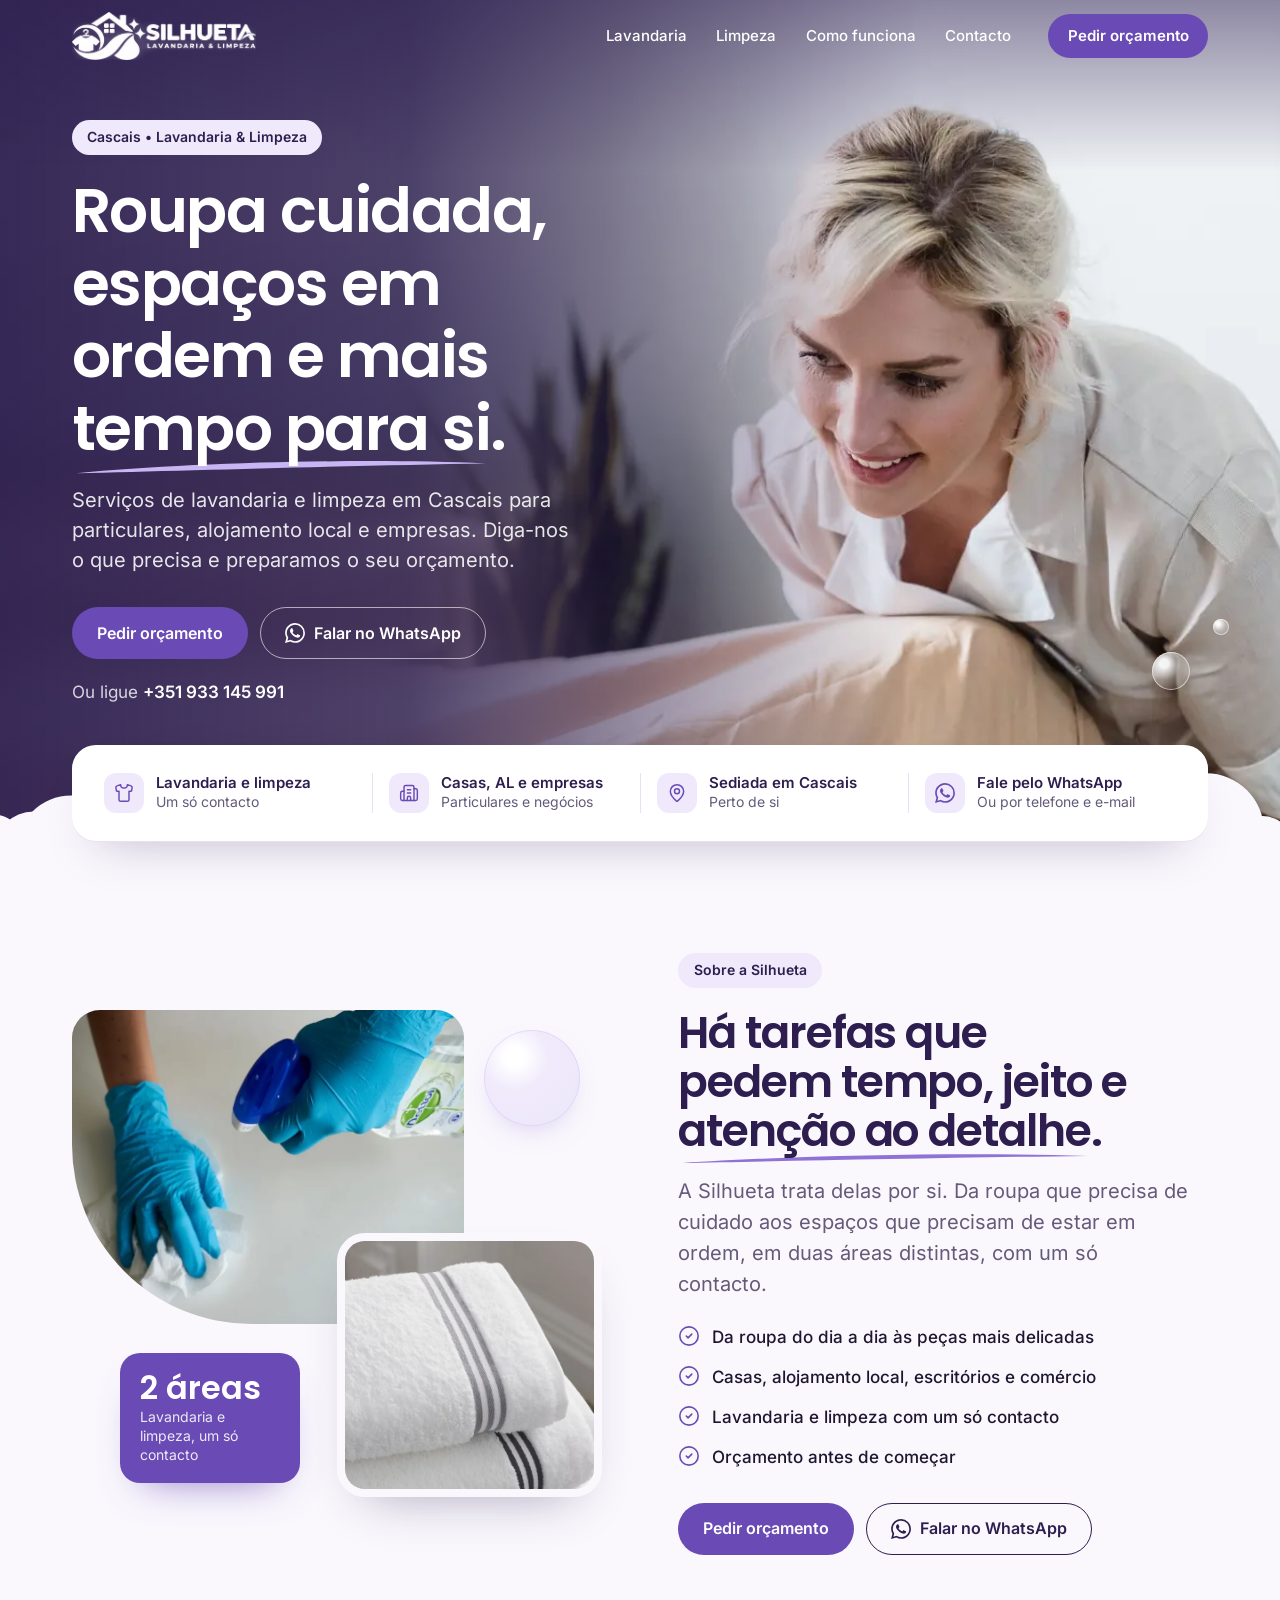
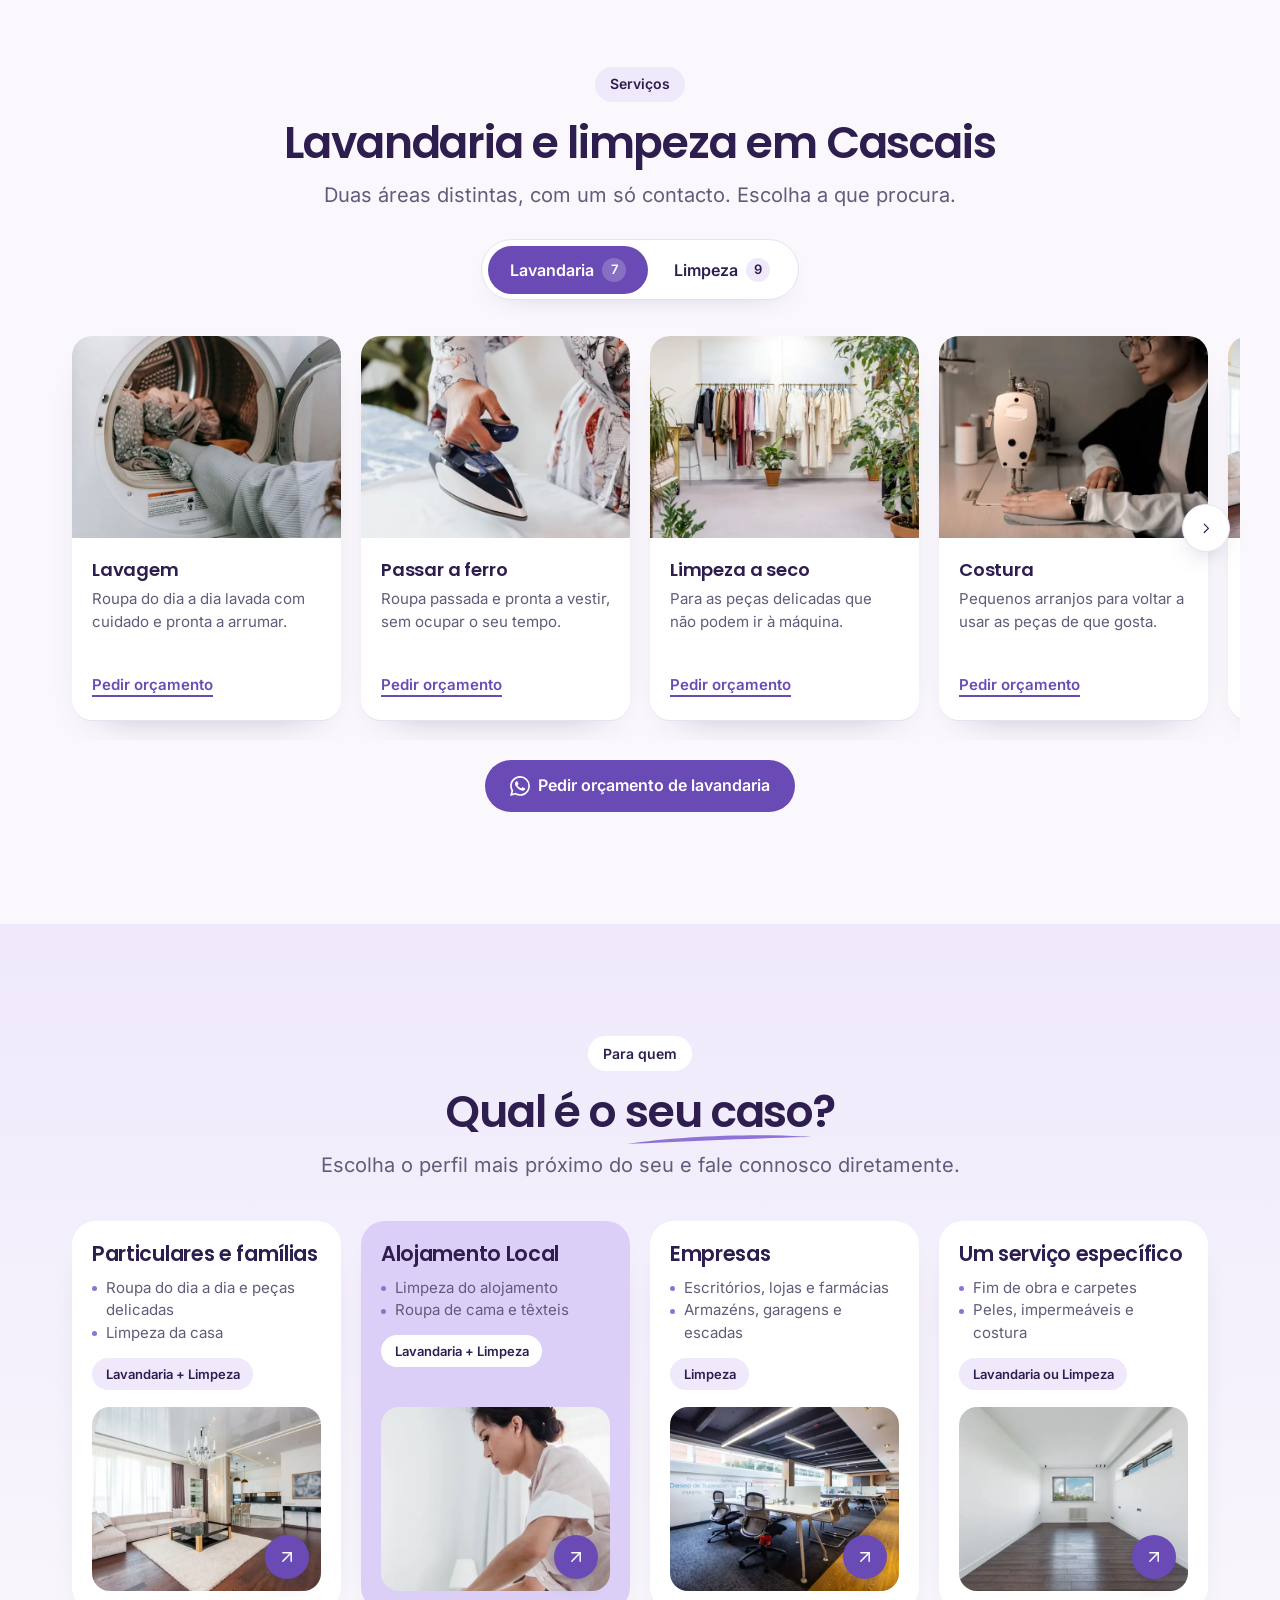
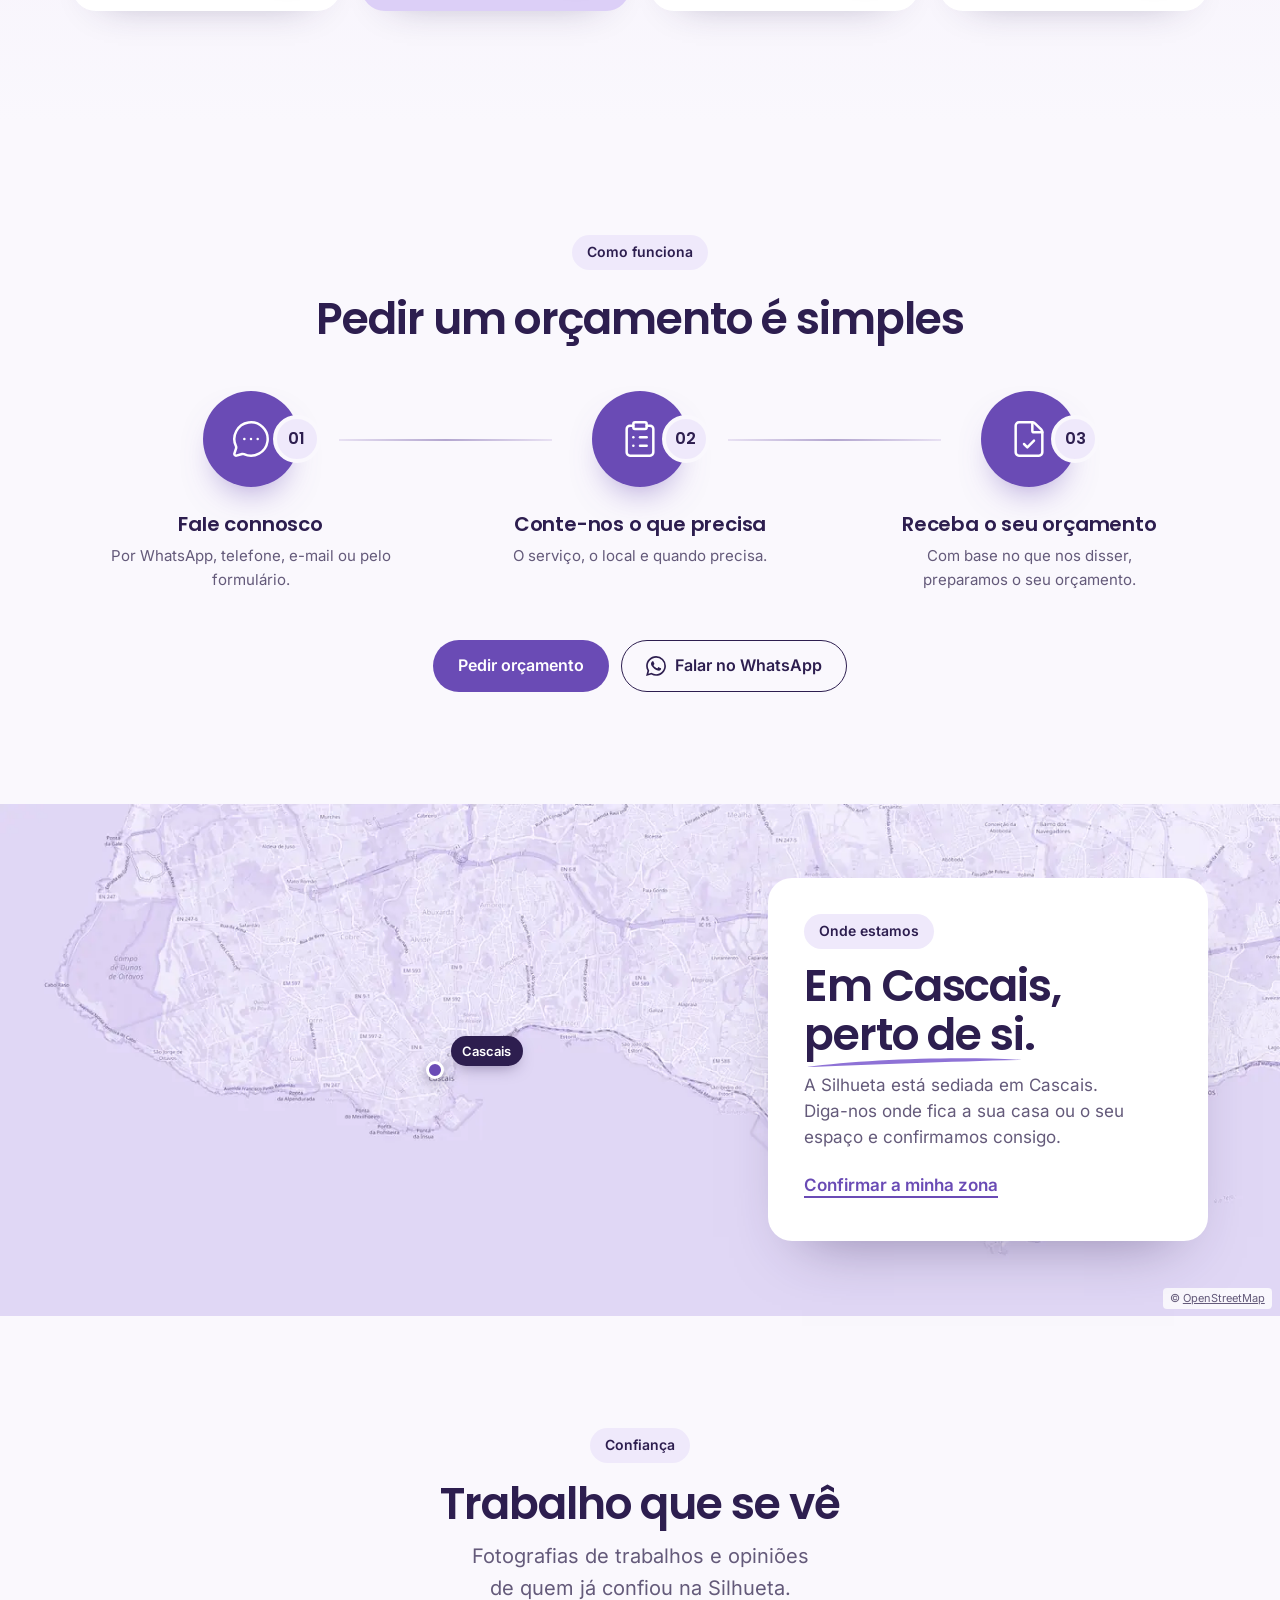
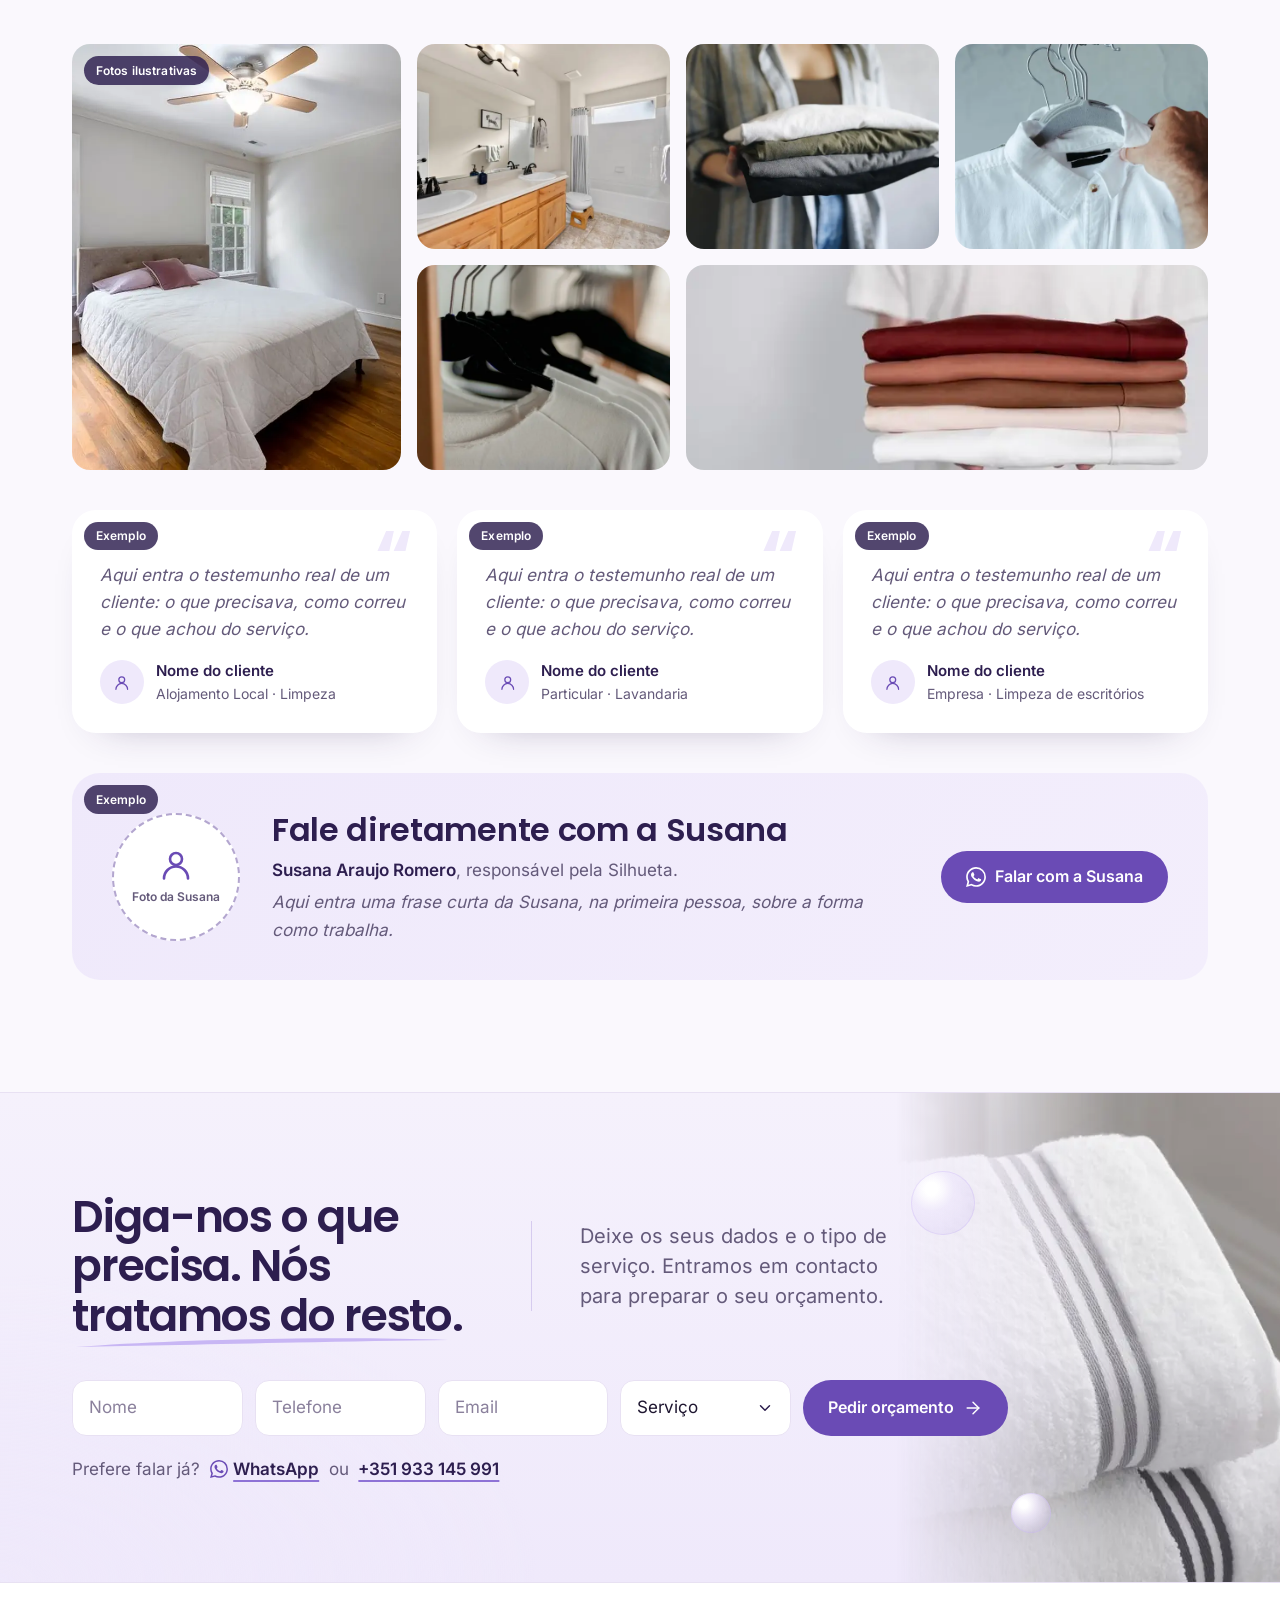
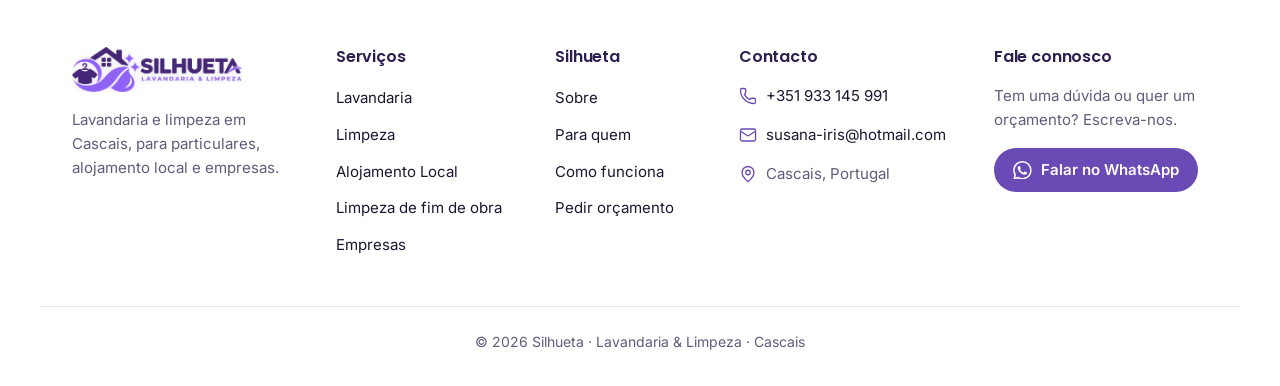
==== site-roxo/index.html @ 84822b9a "Versão primeira prova finalizada Co-Authored-By: Claude Opus 5 <noreply@anthropic.com>" ====
<!doctype html>
<html lang="pt-PT">
<head>
  <meta charset="utf-8">
  <meta name="viewport" content="width=device-width, initial-scale=1">
  <title>Silhueta | Lavandaria e Limpeza em Cascais</title>
  <!-- VERSÃO ROXA (paleta do logótipo "Silhueta Genial"). A versão azul está em ../site/ -->
  <meta name="description" content="Lavandaria e limpeza em Cascais para particulares, alojamento local e empresas. Limpeza a seco, engomadoria, limpeza de casas, escritórios e fim de obra. Peça o seu orçamento.">
  <meta name="theme-color" content="#2D1E4F">
  <!-- TODO: quando houver domínio, adicionar <link rel="canonical"> e og:url -->
  <meta property="og:type" content="website">
  <meta property="og:locale" content="pt_PT">
  <meta property="og:title" content="Silhueta | Lavandaria e Limpeza em Cascais">
  <meta property="og:description" content="Roupa cuidada, espaços em ordem e mais tempo para si. Lavandaria e limpeza em Cascais.">
  <meta property="og:image" content="assets/img/fotos/hero-desktop-1600.webp">

  <link rel="icon" href="favicon.ico" sizes="32x32">
  <link rel="icon" href="assets/img/icon-32.png" type="image/png">
  <link rel="apple-touch-icon" href="assets/img/icon-180.png">

  <link rel="preload" href="assets/fonts/poppins-600-latin.woff2" as="font" type="font/woff2" crossorigin>
  <link rel="preload" href="assets/fonts/inter-latin.woff2" as="font" type="font/woff2" crossorigin>
  <link rel="preload" as="image" type="image/webp" href="assets/img/fotos/hero-mobile.webp" media="(max-width: 639px)">
  <link rel="preload" as="image" type="image/webp" imagesrcset="assets/img/fotos/hero-desktop-1600.webp 1600w, assets/img/fotos/hero-desktop-2400.webp 2400w" imagesizes="100vw" media="(min-width: 640px)">
  <link rel="stylesheet" href="css/styles.css">
  <script>document.documentElement.classList.add('js')</script>

  <script type="application/ld+json">
  {
    "@context": "https://schema.org",
    "@type": "DryCleaningOrLaundry",
    "name": "Silhueta",
    "description": "Lavandaria e serviços de limpeza em Cascais para particulares, alojamento local e empresas.",
    "telephone": "+351933145991",
    "email": "susana-iris@hotmail.com",
    "image": "assets/img/logo-silhueta.png",
    "address": {
      "@type": "PostalAddress",
      "addressLocality": "Cascais",
      "addressCountry": "PT"
    },
    "areaServed": { "@type": "City", "name": "Cascais" },
    "hasOfferCatalog": {
      "@type": "OfferCatalog",
      "name": "Serviços",
      "itemListElement": [
        { "@type": "OfferCatalog", "name": "Lavandaria", "itemListElement": [
          { "@type": "Offer", "itemOffered": { "@type": "Service", "name": "Limpeza a seco" } },
          { "@type": "Offer", "itemOffered": { "@type": "Service", "name": "Lavagem" } },
          { "@type": "Offer", "itemOffered": { "@type": "Service", "name": "Passar a ferro" } },
          { "@type": "Offer", "itemOffered": { "@type": "Service", "name": "Costura" } },
          { "@type": "Offer", "itemOffered": { "@type": "Service", "name": "Serviços de carpetes" } },
          { "@type": "Offer", "itemOffered": { "@type": "Service", "name": "Tratamento de casacos de peles" } },
          { "@type": "Offer", "itemOffered": { "@type": "Service", "name": "Tratamento de impermeáveis" } }
        ]},
        { "@type": "OfferCatalog", "name": "Limpeza", "itemListElement": [
          { "@type": "Offer", "itemOffered": { "@type": "Service", "name": "Limpeza de Alojamento Local" } },
          { "@type": "Offer", "itemOffered": { "@type": "Service", "name": "Limpezas para particulares" } },
          { "@type": "Offer", "itemOffered": { "@type": "Service", "name": "Limpeza de escritórios" } },
          { "@type": "Offer", "itemOffered": { "@type": "Service", "name": "Limpeza de escadas" } },
          { "@type": "Offer", "itemOffered": { "@type": "Service", "name": "Limpezas de fim de obra" } },
          { "@type": "Offer", "itemOffered": { "@type": "Service", "name": "Limpeza de garagens" } },
          { "@type": "Offer", "itemOffered": { "@type": "Service", "name": "Limpeza de armazéns" } },
          { "@type": "Offer", "itemOffered": { "@type": "Service", "name": "Limpeza de farmácias" } },
          { "@type": "Offer", "itemOffered": { "@type": "Service", "name": "Limpeza de lojas" } }
        ]}
      ]
    }
  }
  </script>
</head>
<body>

<svg width="0" height="0" style="position:absolute" aria-hidden="true" focusable="false">
  <defs>
    <symbol id="i-whatsapp" viewBox="0 0 24 24"><path fill="currentColor" stroke="none" d="M17.472 14.382c-.297-.149-1.758-.867-2.03-.967-.273-.099-.471-.148-.67.15-.197.297-.767.966-.94 1.164-.173.199-.347.223-.644.075-.297-.15-1.255-.463-2.39-1.475-.883-.788-1.48-1.761-1.653-2.059-.173-.297-.018-.458.13-.606.134-.133.298-.347.446-.52.149-.174.198-.298.298-.497.099-.198.05-.371-.025-.52-.075-.149-.669-1.612-.916-2.207-.242-.579-.487-.5-.669-.51-.173-.008-.371-.01-.57-.01-.198 0-.52.074-.792.372-.272.297-1.04 1.016-1.04 2.479 0 1.462 1.065 2.875 1.213 3.074.149.198 2.096 3.2 5.077 4.487.709.306 1.262.489 1.694.625.712.227 1.36.195 1.871.118.571-.085 1.758-.719 2.006-1.413.248-.694.248-1.289.173-1.413-.074-.124-.272-.198-.57-.347m-5.421 7.403h-.004a9.87 9.87 0 01-5.031-1.378l-.361-.214-3.741.982.998-3.648-.235-.374a9.86 9.86 0 01-1.51-5.26c.001-5.45 4.436-9.884 9.888-9.884 2.64 0 5.122 1.03 6.988 2.898a9.825 9.825 0 012.893 6.994c-.003 5.45-4.437 9.884-9.885 9.884m8.413-18.297A11.815 11.815 0 0012.05 0C5.495 0 .16 5.335.157 11.892c0 2.096.547 4.142 1.588 5.945L.057 24l6.305-1.654a11.882 11.882 0 005.683 1.448h.005c6.554 0 11.89-5.335 11.893-11.893a11.821 11.821 0 00-3.48-8.413Z"/></symbol>
    <symbol id="i-phone" viewBox="0 0 24 24"><path d="M13.832 16.568a1 1 0 0 0 1.213-.303l.355-.465A2 2 0 0 1 17 15h3a2 2 0 0 1 2 2v3a2 2 0 0 1-2 2A18 18 0 0 1 2 4a2 2 0 0 1 2-2h3a2 2 0 0 1 2 2v3a2 2 0 0 1-.8 1.6l-.468.351a1 1 0 0 0-.292 1.233 14 14 0 0 0 6.392 6.384"/></symbol>
    <symbol id="i-mail" viewBox="0 0 24 24"><path d="m22 7-8.991 5.727a2 2 0 0 1-2.009 0L2 7"/><rect x="2" y="4" width="20" height="16" rx="2"/></symbol>
    <symbol id="i-pin" viewBox="0 0 24 24"><path d="M20 10c0 4.993-5.539 10.193-7.399 11.799a1 1 0 0 1-1.202 0C9.539 20.193 4 14.993 4 10a8 8 0 0 1 16 0"/><circle cx="12" cy="10" r="3"/></symbol>
    <symbol id="i-shirt" viewBox="0 0 24 24"><path d="M20.38 3.46 16 2a4 4 0 0 1-8 0L3.62 3.46a2 2 0 0 0-1.34 2.23l.58 3.47a1 1 0 0 0 .99.84H6v10c0 1.1.9 2 2 2h8a2 2 0 0 0 2-2V10h2.15a1 1 0 0 0 .99-.84l.58-3.47a2 2 0 0 0-1.34-2.23z"/></symbol>
    <symbol id="i-building" viewBox="0 0 24 24"><path d="M10 12h4"/><path d="M10 8h4"/><path d="M14 21v-3a2 2 0 0 0-4 0v3"/><path d="M6 10H4a2 2 0 0 0-2 2v7a2 2 0 0 0 2 2h16a2 2 0 0 0 2-2V9a2 2 0 0 0-2-2h-2"/><path d="M6 21V5a2 2 0 0 1 2-2h8a2 2 0 0 1 2 2v16"/></symbol>
    <symbol id="i-user" viewBox="0 0 24 24"><circle cx="12" cy="8" r="4"/><path d="M4 21a8 8 0 0 1 16 0"/></symbol>
    <symbol id="i-chevron-left" viewBox="0 0 24 24"><path d="m15 18-6-6 6-6"/></symbol>
    <symbol id="i-chevron-right" viewBox="0 0 24 24"><path d="m9 18 6-6-6-6"/></symbol>
    <symbol id="i-check" viewBox="0 0 24 24"><circle cx="12" cy="12" r="10"/><path d="m9 12 2 2 4-4"/></symbol>
    <symbol id="i-arrow" viewBox="0 0 24 24"><path d="M7 7h10v10"/><path d="M7 17 17 7"/></symbol>
    <symbol id="i-chat" viewBox="0 0 24 24"><path d="M2.992 16.342a2 2 0 0 1 .094 1.167l-1.065 3.29a1 1 0 0 0 1.236 1.168l3.413-.998a2 2 0 0 1 1.099.092 10 10 0 1 0-4.777-4.719"/><path d="M8 12h.01"/><path d="M12 12h.01"/><path d="M16 12h.01"/></symbol>
    <symbol id="i-clipboard" viewBox="0 0 24 24"><rect width="8" height="4" x="8" y="2" rx="1" ry="1"/><path d="M16 4h2a2 2 0 0 1 2 2v14a2 2 0 0 1-2 2H6a2 2 0 0 1-2-2V6a2 2 0 0 1 2-2h2"/><path d="M12 11h4"/><path d="M12 16h4"/><path d="M8 11h.01"/><path d="M8 16h.01"/></symbol>
    <symbol id="i-file-check" viewBox="0 0 24 24"><path d="M6 22a2 2 0 0 1-2-2V4a2 2 0 0 1 2-2h8a2.4 2.4 0 0 1 1.704.706l3.588 3.588A2.4 2.4 0 0 1 20 8v12a2 2 0 0 1-2 2z"/><path d="M14 2v5a1 1 0 0 0 1 1h5"/><path d="m9 15 2 2 4-4"/></symbol>
    <symbol id="i-arrow-right" viewBox="0 0 24 24"><path d="M5 12h14"/><path d="m12 5 7 7-7 7"/></symbol>
    <symbol id="i-menu" viewBox="0 0 24 24"><path d="M4 5h16"/><path d="M4 12h16"/><path d="M4 19h16"/></symbol>
    <symbol id="i-x" viewBox="0 0 24 24"><path d="M18 6 6 18"/><path d="m6 6 12 12"/></symbol>
  </defs>
</svg>

<a class="skip-link" href="#conteudo">Saltar para o conteúdo</a>

<header class="site-header">
  <div class="wrap header-inner">
    <a class="brand" href="#topo" aria-label="Silhueta, início">
      <!-- Branco sobre o hero; a cores quando o header fica sólido -->
      <picture class="brand-light">
        <source srcset="assets/img/logo-silhueta-branco-380.webp" type="image/webp">
        <img src="assets/img/logo-silhueta-branco-380.png" alt="Silhueta — Lavandaria &amp; Limpeza" width="380" height="101">
      </picture>
      <picture class="brand-dark">
        <source srcset="assets/img/logo-silhueta-380.webp" type="image/webp">
        <img src="assets/img/logo-silhueta-380.png" alt="" width="380" height="101">
      </picture>
    </a>

    <nav class="nav" id="menu" aria-label="Principal">
      <ul>
        <li><a href="#lavandaria">Lavandaria</a></li>
        <li><a href="#limpeza">Limpeza</a></li>
        <li><a href="#como-funciona">Como funciona</a></li>
        <li><a href="#contacto">Contacto</a></li>
      </ul>
    </nav>

    <a class="btn btn-primary btn-sm header-cta" href="#contacto" data-quote>Pedir orçamento</a>

    <button class="menu-toggle" type="button" aria-expanded="false" aria-controls="menu">
      <svg class="ico ico-open" aria-hidden="true"><use href="#i-menu"/></svg>
      <svg class="ico ico-close" aria-hidden="true"><use href="#i-x"/></svg>
      <span class="sr-only">Abrir menu</span>
    </button>
  </div>
</header>

<main id="conteudo">

  <!-- 01 — Hero -->
  <section class="hero" id="topo" aria-labelledby="hero-title">
    <!-- Foto provisória (Pexels): substituir por foto real mantendo nomes e proporções -->
    <picture class="hero-bg">
      <source media="(min-width: 640px)" srcset="assets/img/fotos/hero-desktop-1600.webp 1600w, assets/img/fotos/hero-desktop-2400.webp 2400w" sizes="100vw">
      <img src="assets/img/fotos/hero-mobile.webp" width="900" height="1200" alt="Profissional a sorrir enquanto arruma a roupa de cama num quarto luminoso" fetchpriority="high">
    </picture>

    <div class="wrap hero-inner">
      <div class="hero-copy">
        <p class="eyebrow">Cascais • Lavandaria &amp; Limpeza</p>
        <h1 id="hero-title">Roupa cuidada, espaços em ordem e mais <span class="mark">tempo para si</span>.</h1>
        <p class="lead">Serviços de lavandaria e limpeza em Cascais para particulares, alojamento local e empresas.<span class="lead-extra"> Diga-nos o que precisa e preparamos o seu orçamento.</span></p>
        <div class="actions">
          <a class="btn btn-primary" href="#contacto" data-quote>Pedir orçamento</a>
          <a class="btn btn-outline-light" href="https://wa.me/351933145991?text=Ol%C3%A1!%20Gostaria%20de%20pedir%20um%20or%C3%A7amento." target="_blank" rel="noopener">
            <svg class="ico" aria-hidden="true"><use href="#i-whatsapp"/></svg>
            Falar no WhatsApp
          </a>
        </div>
        <p class="hero-phone">Ou ligue <a href="tel:+351933145991">+351 933 145 991</a></p>
      </div>
    </div>

    <!-- Espuma: bolhas soltas + borda que liga à faixa de benefícios -->
    <span class="bubble bubble-1" aria-hidden="true"></span>
    <span class="bubble bubble-2" aria-hidden="true"></span>
    <span class="bubble bubble-3" aria-hidden="true"></span>
    <span class="bubble bubble-4" aria-hidden="true"></span>
    <svg class="foam" viewBox="0 0 1440 140" aria-hidden="true" focusable="false">
      <circle cx="-40" cy="115" r="33"/><circle cx="-10" cy="130" r="42"/><circle cx="38" cy="130" r="45"/><circle cx="80" cy="129" r="62"/><circle cx="143" cy="117" r="68"/><circle cx="216" cy="110" r="72"/><circle cx="290" cy="124" r="31"/><circle cx="329" cy="115" r="52"/><circle cx="384" cy="130" r="29"/><circle cx="413" cy="124" r="45"/><circle cx="465" cy="111" r="39"/><circle cx="512" cy="118" r="51"/><circle cx="579" cy="107" r="39"/><circle cx="616" cy="128" r="59"/><circle cx="682" cy="112" r="55"/><circle cx="746" cy="114" r="81"/><circle cx="841" cy="110" r="46"/><circle cx="902" cy="130" r="55"/><circle cx="969" cy="111" r="70"/><circle cx="1041" cy="131" r="55"/><circle cx="1102" cy="130" r="31"/><circle cx="1141" cy="122" r="37"/><circle cx="1188" cy="118" r="46"/><circle cx="1248" cy="125" r="100"/><circle cx="1357" cy="107" r="65"/><circle cx="1420" cy="126" r="36"/><circle cx="1460" cy="132" r="38"/>
      <rect x="-60" y="125" width="1560" height="20"/>
    </svg>
  </section>

  <!-- Faixa de benefícios (só factos confirmados) -->
  <section class="benefits" aria-label="Porquê a Silhueta">
    <div class="wrap">
      <ul class="benefit-bar" role="list">
        <li>
          <span class="benefit-ico" aria-hidden="true"><svg class="ico"><use href="#i-shirt"/></svg></span>
          <span><strong>Lavandaria e limpeza</strong>Um só contacto</span>
        </li>
        <li>
          <span class="benefit-ico" aria-hidden="true"><svg class="ico"><use href="#i-building"/></svg></span>
          <span><strong>Casas, AL e empresas</strong>Particulares e negócios</span>
        </li>
        <li>
          <span class="benefit-ico" aria-hidden="true"><svg class="ico"><use href="#i-pin"/></svg></span>
          <span><strong>Sediada em Cascais</strong>Perto de si</span>
        </li>
        <li>
          <span class="benefit-ico" aria-hidden="true"><svg class="ico"><use href="#i-whatsapp"/></svg></span>
          <span><strong>Fale pelo WhatsApp</strong>Ou por telefone e <span class="nowrap">e-mail</span></span>
        </li>
      </ul>
    </div>
  </section>

  <!-- 02 — Posicionamento: composição de imagens + texto -->
  <section class="intro" aria-labelledby="intro-title" data-bubbles>
    <div class="wrap about-grid">
      <div class="about-visual" aria-hidden="true">
        <!-- Fotos provisórias (Pexels): substituir por fotos reais mantendo nome e proporção -->
        <div class="ab-item ab-main"><div class="ab-float"><img src="assets/img/fotos/sobre-limpeza.webp" width="800" height="640" loading="lazy" alt=""></div></div>
        <div class="ab-item ab-second"><div class="ab-float"><img src="assets/img/fotos/sobre-toalhas.webp" width="560" height="560" loading="lazy" alt=""></div></div>
        <div class="ab-item ab-card"><div class="ab-float"><strong>2 áreas</strong><span>Lavandaria e limpeza, um só contacto</span></div></div>
        <span class="ab-bubble"></span>
      </div>

      <div class="about-copy">
        <p class="eyebrow eyebrow-soft">Sobre a Silhueta</p>
        <h2 id="intro-title">Há tarefas que pedem tempo, jeito e <span class="mark">atenção ao detalhe</span>.</h2>
        <p class="about-lead">A Silhueta trata delas por si. Da roupa que precisa de cuidado aos espaços que precisam de estar em ordem, em duas áreas distintas, com um só contacto.</p>
        <ul class="check-list" role="list">
          <li><svg class="ico" aria-hidden="true"><use href="#i-check"/></svg>Da roupa do dia a dia às peças mais delicadas</li>
          <li><svg class="ico" aria-hidden="true"><use href="#i-check"/></svg>Casas, alojamento local, escritórios e comércio</li>
          <li><svg class="ico" aria-hidden="true"><use href="#i-check"/></svg>Lavandaria e limpeza com um só contacto</li>
          <li><svg class="ico" aria-hidden="true"><use href="#i-check"/></svg>Orçamento antes de começar</li>
        </ul>
        <div class="actions">
          <a class="btn btn-primary" href="#contacto" data-quote>Pedir orçamento</a>
          <a class="btn btn-ghost" href="https://wa.me/351933145991?text=Ol%C3%A1!%20Gostaria%20de%20pedir%20um%20or%C3%A7amento." target="_blank" rel="noopener">
            <svg class="ico" aria-hidden="true"><use href="#i-whatsapp"/></svg>
            Falar no WhatsApp
          </a>
        </div>
      </div>
    </div>
  </section>

  <!-- 03 — Serviços: tabs Lavandaria / Limpeza -->
  <section class="services services--center" aria-labelledby="svc-title" data-bubbles>
    <div class="wrap">
      <div class="services-head">
        <p class="eyebrow eyebrow-soft">Serviços</p>
        <h2 id="svc-title">Lavandaria e limpeza em Cascais</h2>
        <p>Duas áreas distintas, com um só contacto. Escolha a que procura.</p>
      </div>

      <div class="tabs-wrap">
        <div class="tabs" role="tablist" aria-label="Áreas de serviço">
          <button class="tab" role="tab" type="button" id="tab-lavandaria" aria-controls="lavandaria" aria-selected="true">Lavandaria <span class="tab-count">7</span></button>
          <button class="tab" role="tab" type="button" id="tab-limpeza" aria-controls="limpeza" aria-selected="false" tabindex="-1">Limpeza <span class="tab-count">9</span></button>
        </div>
      </div>

      <div class="tab-panel" id="lavandaria" role="tabpanel" aria-labelledby="tab-lavandaria" tabindex="0">
        <div class="panel-top">
          <p>Roupa tratada com cuidado e pronta a usar.</p>
            <div class="carousel-nav">
              <button class="carousel-btn" type="button" data-dir="-1" aria-label="Serviços anteriores"><svg class="ico" aria-hidden="true"><use href="#i-chevron-left"/></svg></button>
              <button class="carousel-btn" type="button" data-dir="1" aria-label="Serviços seguintes"><svg class="ico" aria-hidden="true"><use href="#i-chevron-right"/></svg></button>
            </div>
        </div>
        <ul class="svc-track" role="list">
          <li class="svc-card">
            <div class="svc-media"><img src="assets/img/servicos/lavagem.webp" width="640" height="480" loading="lazy" alt="Máquina de lavar roupa a ser carregada com roupa"></div>
            <div class="svc-body">
              <h3>Lavagem</h3>
              <p>Roupa do dia a dia lavada com cuidado e pronta a arrumar.</p>
              <a class="svc-link" href="https://wa.me/351933145991?text=Ol%C3%A1!%20Gostaria%20de%20pedir%20um%20or%C3%A7amento%20para%3A%20Lavagem." target="_blank" rel="noopener">Pedir orçamento</a>
            </div>
          </li>
          <li class="svc-card">
            <div class="svc-media"><img src="assets/img/servicos/passar-a-ferro.webp" width="640" height="480" loading="lazy" alt="Pessoa a passar a ferro uma peça de roupa branca"></div>
            <div class="svc-body">
              <h3>Passar a ferro</h3>
              <p>Roupa passada e pronta a vestir, sem ocupar o seu tempo.</p>
              <a class="svc-link" href="https://wa.me/351933145991?text=Ol%C3%A1!%20Gostaria%20de%20pedir%20um%20or%C3%A7amento%20para%3A%20Passar%20a%20ferro." target="_blank" rel="noopener">Pedir orçamento</a>
            </div>
          </li>
          <li class="svc-card">
            <div class="svc-media"><img src="assets/img/servicos/limpeza-a-seco.webp" width="640" height="480" loading="lazy" alt="Roupa pendurada num varão, numa sala clara com plantas"></div>
            <div class="svc-body">
              <h3>Limpeza a seco</h3>
              <p>Para as peças delicadas que não podem ir à máquina.</p>
              <a class="svc-link" href="https://wa.me/351933145991?text=Ol%C3%A1!%20Gostaria%20de%20pedir%20um%20or%C3%A7amento%20para%3A%20Limpeza%20a%20seco." target="_blank" rel="noopener">Pedir orçamento</a>
            </div>
          </li>
          <li class="svc-card">
            <div class="svc-media"><img src="assets/img/servicos/costura.webp" width="640" height="480" loading="lazy" alt="Pessoa a costurar numa máquina de costura"></div>
            <div class="svc-body">
              <h3>Costura</h3>
              <p>Pequenos arranjos para voltar a usar as peças de que gosta.</p>
              <a class="svc-link" href="https://wa.me/351933145991?text=Ol%C3%A1!%20Gostaria%20de%20pedir%20um%20or%C3%A7amento%20para%3A%20Costura." target="_blank" rel="noopener">Pedir orçamento</a>
            </div>
          </li>
          <li class="svc-card">
            <div class="svc-media"><img src="assets/img/servicos/carpetes.webp" width="640" height="480" loading="lazy" alt="Sala luminosa com uma carpete branca"></div>
            <div class="svc-body">
              <h3>Carpetes</h3>
              <p>Carpetes limpas, sem o esforço de as tratar em casa.</p>
              <a class="svc-link" href="https://wa.me/351933145991?text=Ol%C3%A1!%20Gostaria%20de%20pedir%20um%20or%C3%A7amento%20para%3A%20Servi%C3%A7os%20de%20carpetes." target="_blank" rel="noopener">Pedir orçamento</a>
            </div>
          </li>
          <li class="svc-card">
            <div class="svc-media"><img src="assets/img/servicos/casacos-de-peles.webp" width="640" height="480" loading="lazy" alt="Casaco escuro pendurado num cabide"></div>
            <div class="svc-body">
              <h3>Casacos de peles</h3>
              <p>Um tratamento próprio para peças que pedem cuidado especial.</p>
              <a class="svc-link" href="https://wa.me/351933145991?text=Ol%C3%A1!%20Gostaria%20de%20pedir%20um%20or%C3%A7amento%20para%3A%20Tratamento%20de%20casacos%20de%20peles." target="_blank" rel="noopener">Pedir orçamento</a>
            </div>
          </li>
          <li class="svc-card">
            <div class="svc-media"><img src="assets/img/servicos/impermeaveis.webp" width="640" height="480" loading="lazy" alt="Gabardine e outras peças penduradas num cabide de pé"></div>
            <div class="svc-body">
              <h3>Impermeáveis</h3>
              <p>Impermeáveis tratados com o cuidado que o tecido exige.</p>
              <a class="svc-link" href="https://wa.me/351933145991?text=Ol%C3%A1!%20Gostaria%20de%20pedir%20um%20or%C3%A7amento%20para%3A%20Tratamento%20de%20imperme%C3%A1veis." target="_blank" rel="noopener">Pedir orçamento</a>
            </div>
          </li>
        </ul>
        <div class="panel-cta">
          <a class="btn btn-primary" href="https://wa.me/351933145991?text=Ol%C3%A1!%20Gostaria%20de%20pedir%20um%20or%C3%A7amento%20de%20lavandaria." target="_blank" rel="noopener">
            <svg class="ico" aria-hidden="true"><use href="#i-whatsapp"/></svg>
            Pedir orçamento de lavandaria
          </a>
        </div>
      </div>

      <div class="tab-panel" id="limpeza" role="tabpanel" aria-labelledby="tab-limpeza" tabindex="0">
        <div class="panel-top">
          <p>Espaços limpos e em ordem, sem ter de pensar nisso.</p>
            <div class="carousel-nav">
              <button class="carousel-btn" type="button" data-dir="-1" aria-label="Serviços anteriores"><svg class="ico" aria-hidden="true"><use href="#i-chevron-left"/></svg></button>
              <button class="carousel-btn" type="button" data-dir="1" aria-label="Serviços seguintes"><svg class="ico" aria-hidden="true"><use href="#i-chevron-right"/></svg></button>
            </div>
        </div>
        <ul class="svc-track" role="list">
          <li class="svc-card">
            <div class="svc-media"><img src="assets/img/servicos/particulares.webp" width="640" height="480" loading="lazy" alt="Cozinha branca, limpa e arrumada"></div>
            <div class="svc-body">
              <h3>Limpezas para particulares</h3>
              <p>A sua casa limpa, e o tempo livre para si.</p>
              <a class="svc-link" href="https://wa.me/351933145991?text=Ol%C3%A1!%20Gostaria%20de%20pedir%20um%20or%C3%A7amento%20para%3A%20Limpeza%20para%20particulares." target="_blank" rel="noopener">Pedir orçamento</a>
            </div>
          </li>
          <li class="svc-card">
            <div class="svc-media"><img src="assets/img/servicos/alojamento-local.webp" width="640" height="480" loading="lazy" alt="Profissional a fazer a cama com lençóis brancos"></div>
            <div class="svc-body">
              <h3>Alojamento Local</h3>
              <p>O alojamento limpo e pronto para os próximos hóspedes.</p>
              <a class="svc-link" href="https://wa.me/351933145991?text=Ol%C3%A1!%20Gostaria%20de%20pedir%20um%20or%C3%A7amento%20para%3A%20Limpeza%20de%20Alojamento%20Local." target="_blank" rel="noopener">Pedir orçamento</a>
            </div>
          </li>
          <li class="svc-card">
            <div class="svc-media"><img src="assets/img/servicos/escritorios.webp" width="640" height="480" loading="lazy" alt="Escritório amplo e luminoso com secretárias e cadeiras"></div>
            <div class="svc-body">
              <h3>Escritórios</h3>
              <p>Um espaço de trabalho limpo para a equipa e para quem visita.</p>
              <a class="svc-link" href="https://wa.me/351933145991?text=Ol%C3%A1!%20Gostaria%20de%20pedir%20um%20or%C3%A7amento%20para%3A%20Limpeza%20de%20escrit%C3%B3rios." target="_blank" rel="noopener">Pedir orçamento</a>
            </div>
          </li>
          <li class="svc-card">
            <div class="svc-media"><img src="assets/img/servicos/lojas.webp" width="640" height="480" loading="lazy" alt="Interior de uma loja de roupa clara e arrumada"></div>
            <div class="svc-body">
              <h3>Lojas</h3>
              <p>Uma loja limpa e cuidada para receber os seus clientes.</p>
              <a class="svc-link" href="https://wa.me/351933145991?text=Ol%C3%A1!%20Gostaria%20de%20pedir%20um%20or%C3%A7amento%20para%3A%20Limpeza%20de%20lojas." target="_blank" rel="noopener">Pedir orçamento</a>
            </div>
          </li>
          <li class="svc-card">
            <div class="svc-media"><img src="assets/img/servicos/farmacias.webp" width="640" height="480" loading="lazy" alt="Farmacêutico ao balcão com prateleiras de medicamentos"></div>
            <div class="svc-body">
              <h3>Farmácias</h3>
              <p>Balcões, prateleiras e chão limpos, com o cuidado que o espaço pede.</p>
              <a class="svc-link" href="https://wa.me/351933145991?text=Ol%C3%A1!%20Gostaria%20de%20pedir%20um%20or%C3%A7amento%20para%3A%20Limpeza%20de%20farm%C3%A1cias." target="_blank" rel="noopener">Pedir orçamento</a>
            </div>
          </li>
          <li class="svc-card">
            <div class="svc-media"><img src="assets/img/servicos/armazens.webp" width="640" height="480" loading="lazy" alt="Corredor de armazém com estantes altas"></div>
            <div class="svc-body">
              <h3>Armazéns</h3>
              <p>Zonas de armazenagem limpas e mais agradáveis para trabalhar.</p>
              <a class="svc-link" href="https://wa.me/351933145991?text=Ol%C3%A1!%20Gostaria%20de%20pedir%20um%20or%C3%A7amento%20para%3A%20Limpeza%20de%20armaz%C3%A9ns." target="_blank" rel="noopener">Pedir orçamento</a>
            </div>
          </li>
          <li class="svc-card">
            <div class="svc-media"><img src="assets/img/servicos/garagens.webp" width="640" height="480" loading="lazy" alt="Parque de estacionamento coberto e vazio"></div>
            <div class="svc-body">
              <h3>Garagens</h3>
              <p>Garagens sem pó nem sujidade acumulada.</p>
              <a class="svc-link" href="https://wa.me/351933145991?text=Ol%C3%A1!%20Gostaria%20de%20pedir%20um%20or%C3%A7amento%20para%3A%20Limpeza%20de%20garagens." target="_blank" rel="noopener">Pedir orçamento</a>
            </div>
          </li>
          <li class="svc-card">
            <div class="svc-media"><img src="assets/img/servicos/escadas.webp" width="640" height="480" loading="lazy" alt="Escada interior clara com corrimão de madeira"></div>
            <div class="svc-body">
              <h3>Escadas</h3>
              <p>Escadas e zonas comuns limpas para quem lá vive e passa.</p>
              <a class="svc-link" href="https://wa.me/351933145991?text=Ol%C3%A1!%20Gostaria%20de%20pedir%20um%20or%C3%A7amento%20para%3A%20Limpeza%20de%20escadas." target="_blank" rel="noopener">Pedir orçamento</a>
            </div>
          </li>
          <li class="svc-card">
            <div class="svc-media"><img src="assets/img/servicos/fim-de-obra.webp" width="640" height="480" loading="lazy" alt="Divisão vazia e luminosa depois de obras"></div>
            <div class="svc-body">
              <h3>Limpezas de fim de obra</h3>
              <p>O pó e os resíduos da obra tratados, com o espaço pronto a usar.</p>
              <a class="svc-link" href="https://wa.me/351933145991?text=Ol%C3%A1!%20Gostaria%20de%20pedir%20um%20or%C3%A7amento%20para%3A%20Limpeza%20de%20fim%20de%20obra." target="_blank" rel="noopener">Pedir orçamento</a>
            </div>
          </li>
        </ul>
        <div class="panel-cta">
          <a class="btn btn-primary" href="https://wa.me/351933145991?text=Ol%C3%A1!%20Gostaria%20de%20pedir%20um%20or%C3%A7amento%20de%20limpeza." target="_blank" rel="noopener">
            <svg class="ico" aria-hidden="true"><use href="#i-whatsapp"/></svg>
            Pedir orçamento de limpeza
          </a>
        </div>
      </div>
    </div>
  </section>

  <!-- 06 — Para quem -->
  <section class="cases" aria-labelledby="cases-title" data-bubbles>
    <div class="wrap">
      <div class="cases-head">
        <p class="eyebrow eyebrow-soft">Para quem</p>
        <h2 id="cases-title">Qual é o <span class="mark">seu caso</span>?</h2>
        <p>Escolha o perfil mais próximo do seu e fale connosco diretamente.</p>
      </div>
      <div class="cases-grid">
        <article class="case-card">
          <h3>Particulares e famílias</h3>
          <ul class="case-points" role="list"><li>Roupa do dia a dia e peças delicadas</li><li>Limpeza da casa</li></ul>
          <span class="case-tag">Lavandaria + Limpeza</span>
          <div class="case-media"><img src="assets/img/servicos/carpetes.webp" width="640" height="480" loading="lazy" alt="Sala luminosa e arrumada com carpete branca"></div>
          <a class="case-go" href="https://wa.me/351933145991?text=Ol%C3%A1!%20Sou%20particular%20e%20gostaria%20de%20pedir%20um%20or%C3%A7amento." target="_blank" rel="noopener" aria-label="Falar sobre o meu caso: Particulares e famílias">
            <svg class="ico" aria-hidden="true"><use href="#i-arrow"/></svg>
          </a>
        </article>
        <article class="case-card is-featured">
          <h3>Alojamento Local</h3>
          <ul class="case-points" role="list"><li>Limpeza do alojamento</li><li>Roupa de cama e têxteis</li></ul>
          <span class="case-tag">Lavandaria + Limpeza</span>
          <div class="case-media"><img src="assets/img/servicos/alojamento-local.webp" width="640" height="480" loading="lazy" alt="Profissional a fazer a cama com lençóis brancos"></div>
          <a class="case-go" href="https://wa.me/351933145991?text=Ol%C3%A1!%20Tenho%20um%20alojamento%20local%20e%20gostaria%20de%20pedir%20um%20or%C3%A7amento." target="_blank" rel="noopener" aria-label="Falar sobre o meu caso: Alojamento Local">
            <svg class="ico" aria-hidden="true"><use href="#i-arrow"/></svg>
          </a>
        </article>
        <article class="case-card">
          <h3>Empresas</h3>
          <ul class="case-points" role="list"><li>Escritórios, lojas e farmácias</li><li>Armazéns, garagens e escadas</li></ul>
          <span class="case-tag">Limpeza</span>
          <div class="case-media"><img src="assets/img/servicos/escritorios.webp" width="640" height="480" loading="lazy" alt="Escritório amplo e luminoso"></div>
          <a class="case-go" href="https://wa.me/351933145991?text=Ol%C3%A1!%20Gostaria%20de%20pedir%20um%20or%C3%A7amento%20de%20limpeza%20para%20a%20minha%20empresa." target="_blank" rel="noopener" aria-label="Falar sobre o meu caso: Empresas">
            <svg class="ico" aria-hidden="true"><use href="#i-arrow"/></svg>
          </a>
        </article>
        <article class="case-card">
          <h3>Um serviço específico</h3>
          <ul class="case-points" role="list"><li>Fim de obra e carpetes</li><li>Peles, impermeáveis e costura</li></ul>
          <span class="case-tag">Lavandaria ou Limpeza</span>
          <div class="case-media"><img src="assets/img/servicos/fim-de-obra.webp" width="640" height="480" loading="lazy" alt="Divisão vazia e luminosa depois de obras"></div>
          <a class="case-go" href="https://wa.me/351933145991?text=Ol%C3%A1!%20Gostaria%20de%20pedir%20um%20or%C3%A7amento%20para%20um%20servi%C3%A7o%20espec%C3%ADfico." target="_blank" rel="noopener" aria-label="Falar sobre o meu caso: Um serviço específico">
            <svg class="ico" aria-hidden="true"><use href="#i-arrow"/></svg>
          </a>
        </article>
      </div>
    </div>
  </section>

  <!-- 07 — Como funciona -->
  <section class="steps" id="como-funciona" aria-labelledby="steps-title" data-bubbles>
    <div class="wrap">
      <div class="steps-head">
        <p class="eyebrow eyebrow-soft">Como funciona</p>
        <h2 id="steps-title">Pedir um orçamento é simples</h2>
      </div>
      <ol class="step-list">
        <li>
          <div class="step-ico" aria-hidden="true"><svg class="ico"><use href="#i-chat"/></svg><span class="step-num">01</span></div>
          <h3>Fale connosco</h3>
          <p>Por WhatsApp, telefone, <span class="nowrap">e-mail</span> ou pelo formulário.</p>
        </li>
        <li>
          <div class="step-ico" aria-hidden="true"><svg class="ico"><use href="#i-clipboard"/></svg><span class="step-num">02</span></div>
          <h3>Conte-nos o que precisa</h3>
          <p>O serviço, o local e quando precisa.</p>
        </li>
        <li>
          <div class="step-ico" aria-hidden="true"><svg class="ico"><use href="#i-file-check"/></svg><span class="step-num">03</span></div>
          <h3>Receba o seu orçamento</h3>
          <p>Com base no que nos disser, preparamos o seu orçamento.</p>
        </li>
      </ol>
      <div class="steps-cta">
        <a class="btn btn-primary" href="#contacto" data-quote>Pedir orçamento</a>
        <a class="btn btn-ghost" href="https://wa.me/351933145991?text=Ol%C3%A1!%20Gostaria%20de%20pedir%20um%20or%C3%A7amento." target="_blank" rel="noopener">
          <svg class="ico" aria-hidden="true"><use href="#i-whatsapp"/></svg>
          Falar no WhatsApp
        </a>
      </div>
    </div>
  </section>

  <!-- 08 — Cascais: mapa de fundo + caixa -->
  <section class="place" aria-labelledby="place-title">
    <div class="place-media">
      <picture>
        <source media="(min-width: 900px)" srcset="assets/img/fotos/mapa-cascais-1400.webp 1400w, assets/img/fotos/mapa-cascais-2560.webp 2560w" sizes="100vw">
        <img src="assets/img/fotos/mapa-cascais-1400.webp" width="1400" height="560" loading="lazy" alt="Mapa da costa de Cascais, entre o Cabo Raso e Oeiras">
      </picture>
      <span class="place-pin" aria-hidden="true"><span class="pin-dot"></span><span class="pin-label">Cascais</span></span>
      <small class="map-credit">© <a href="https://www.openstreetmap.org/copyright" target="_blank" rel="noopener">OpenStreetMap</a></small>
    </div>
    <div class="wrap place-inner">
      <div class="place-box">
        <p class="eyebrow eyebrow-soft">Onde estamos</p>
        <h2 id="place-title">Em Cascais, <span class="mark">perto de si</span>.</h2>
        <p>A Silhueta está sediada em Cascais. <span class="nowrap">Diga-nos</span> onde fica a sua casa ou o seu espaço e confirmamos consigo.</p>
        <!-- TODO: zonas atendidas, quando confirmadas pela cliente -->
        <a class="text-link" href="https://wa.me/351933145991?text=Ol%C3%A1!%20Gostaria%20de%20saber%20se%20atendem%20na%20minha%20zona." target="_blank" rel="noopener">Confirmar a minha zona</a>
      </div>
    </div>
  </section>

  <!-- 09 — Confiança (VERSÃO DE DEMONSTRAÇÃO)
       Galeria com fotos ilustrativas, testemunhos de exemplo e espaço para a foto da Susana.
       Antes de publicar: substituir por material real e retirar os elementos .demo-badge. -->
  <section class="trust is-demo" aria-labelledby="trust-title" data-bubbles>
    <div class="wrap">
      <div class="trust-head">
        <p class="eyebrow eyebrow-soft">Confiança</p>
        <h2 id="trust-title">Trabalho que se vê</h2>
        <p>Fotografias de trabalhos e opiniões de quem já confiou na Silhueta.</p>
      </div>

      <div class="gallery">
        <span class="demo-badge">Fotos ilustrativas</span>
          <figure class="gal-item"><img src="assets/img/galeria/quarto.webp" width="640" height="800" loading="lazy" alt="Quarto arrumado com roupa de cama branca"></figure>
          <figure class="gal-item"><img src="assets/img/galeria/casa-de-banho.webp" width="640" height="480" loading="lazy" alt="Casa de banho limpa e luminosa"></figure>
          <figure class="gal-item"><img src="assets/img/galeria/camisas-dobradas.webp" width="640" height="480" loading="lazy" alt="Camisas dobradas e empilhadas"></figure>
          <figure class="gal-item"><img src="assets/img/galeria/camisa-cabide.webp" width="640" height="480" loading="lazy" alt="Camisa branca passada num cabide"></figure>
          <figure class="gal-item"><img src="assets/img/galeria/t-shirts-cabides.webp" width="640" height="480" loading="lazy" alt="T-shirts brancas em cabides"></figure>
          <figure class="gal-item"><img src="assets/img/galeria/roupa-dobrada.webp" width="640" height="480" loading="lazy" alt="Pilha de roupa dobrada"></figure>
      </div>

      <div class="testimonials">
          <figure class="t-card">
            <span class="demo-badge">Exemplo</span>
            <span class="t-quote" aria-hidden="true">&ldquo;</span>
            <blockquote>Aqui entra o testemunho real de um cliente: o que precisava, como correu e o que achou do serviço.</blockquote>
            <figcaption>
              <span class="t-avatar" aria-hidden="true"><svg class="ico"><use href="#i-user"/></svg></span>
              <span><strong>Nome do cliente</strong>Alojamento Local · Limpeza</span>
            </figcaption>
          </figure>
          <figure class="t-card">
            <span class="demo-badge">Exemplo</span>
            <span class="t-quote" aria-hidden="true">&ldquo;</span>
            <blockquote>Aqui entra o testemunho real de um cliente: o que precisava, como correu e o que achou do serviço.</blockquote>
            <figcaption>
              <span class="t-avatar" aria-hidden="true"><svg class="ico"><use href="#i-user"/></svg></span>
              <span><strong>Nome do cliente</strong>Particular · Lavandaria</span>
            </figcaption>
          </figure>
          <figure class="t-card">
            <span class="demo-badge">Exemplo</span>
            <span class="t-quote" aria-hidden="true">&ldquo;</span>
            <blockquote>Aqui entra o testemunho real de um cliente: o que precisava, como correu e o que achou do serviço.</blockquote>
            <figcaption>
              <span class="t-avatar" aria-hidden="true"><svg class="ico"><use href="#i-user"/></svg></span>
              <span><strong>Nome do cliente</strong>Empresa · Limpeza de escritórios</span>
            </figcaption>
          </figure>
      </div>

      <div class="susana">
        <span class="demo-badge">Exemplo</span>
        <div class="susana-photo" aria-hidden="true">
          <svg class="ico"><use href="#i-user"/></svg>
          <span>Foto da Susana</span>
        </div>
        <div class="susana-text">
          <h3>Fale diretamente com a Susana</h3>
          <p><strong>Susana Araujo Romero</strong>, responsável pela Silhueta.</p>
          <p class="susana-quote">Aqui entra uma frase curta da Susana, na primeira pessoa, sobre a forma como trabalha.</p>
        </div>
        <a class="btn btn-primary" href="https://wa.me/351933145991?text=Ol%C3%A1%20Susana!%20Gostaria%20de%20pedir%20um%20or%C3%A7amento." target="_blank" rel="noopener">
          <svg class="ico" aria-hidden="true"><use href="#i-whatsapp"/></svg>
          Falar com a Susana
        </a>
      </div>
    </div>
  </section>

  <!-- 10 — CTA final + formulário em linha (id="contacto") -->
  <section class="final-cta" id="contacto" aria-labelledby="cta-title" data-bubbles="left">
    <div class="final-deco" aria-hidden="true">
      <img src="assets/img/fotos/sobre-toalhas.webp" width="560" height="560" loading="lazy" alt="">
      <span class="bubble-s b1"></span><span class="bubble-s b2"></span><span class="bubble-s b3"></span>
    </div>
    <div class="wrap final-inner">
      <div class="final-top">
        <h2 id="cta-title">Diga-nos o que precisa. Nós <span class="mark">tratamos do resto</span>.</h2>
        <p>Deixe os seus dados e o tipo de serviço. Entramos em contacto para preparar o seu orçamento.</p>
      </div>

      <!-- O envio ainda não está ligado a nenhum serviço: ver sendQuote() em js/main.js -->
      <form class="quote-form quote-inline" id="quote-form" novalidate>
        <div class="field">
          <label class="sr-only" for="f-nome">Nome</label>
          <input id="f-nome" name="nome" type="text" autocomplete="name" placeholder="Nome" required>
        </div>
        <div class="field">
          <label class="sr-only" for="f-telefone">Telefone</label>
          <input id="f-telefone" name="telefone" type="tel" autocomplete="tel" inputmode="tel" placeholder="Telefone" required>
        </div>
        <div class="field">
          <label class="sr-only" for="f-email">Email (opcional)</label>
          <input id="f-email" name="email" type="email" autocomplete="email" placeholder="Email">
        </div>
        <div class="field">
          <label class="sr-only" for="f-servico">Tipo de serviço</label>
          <select id="f-servico" name="servico" required>
            <option value="" selected disabled>Serviço</option>
            <option>Lavandaria</option>
            <option>Limpeza</option>
            <option>Alojamento Local</option>
            <option>Limpeza de fim de obra</option>
            <option>Empresa</option>
            <option>Outro</option>
          </select>
        </div>
        <button class="btn btn-primary" type="submit">
          Pedir orçamento
          <svg class="ico" aria-hidden="true"><use href="#i-arrow-right"/></svg>
        </button>
        <p class="form-status" id="form-status" role="status" aria-live="polite"></p>
      </form>

      <p class="final-alt">Prefere falar já?
        <a href="https://wa.me/351933145991?text=Ol%C3%A1!%20Gostaria%20de%20pedir%20um%20or%C3%A7amento." target="_blank" rel="noopener"><svg class="ico" aria-hidden="true"><use href="#i-whatsapp"/></svg>WhatsApp</a>
        <span aria-hidden="true">ou</span>
        <a href="tel:+351933145991">+351 933 145 991</a>
      </p>
    </div>
  </section>

</main>

<footer class="site-footer">
  <div class="wrap footer-grid">
    <div class="footer-brand">
      <picture>
        <source srcset="assets/img/logo-silhueta-380.webp" type="image/webp">
        <img src="assets/img/logo-silhueta-380.png" alt="Silhueta — Lavandaria &amp; Limpeza" width="380" height="101" class="footer-logo" loading="lazy">
      </picture>
      <p>Lavandaria e limpeza em Cascais, para particulares, alojamento local e empresas.</p>
    </div>
    <nav aria-labelledby="ft-servicos">
      <h3 id="ft-servicos">Serviços</h3>
      <ul class="footer-links" role="list">
        <li><a href="#lavandaria">Lavandaria</a></li>
        <li><a href="#limpeza">Limpeza</a></li>
        <li><a href="#limpeza">Alojamento Local</a></li>
        <li><a href="#limpeza">Limpeza de fim de obra</a></li>
        <li><a href="#limpeza">Empresas</a></li>
      </ul>
    </nav>
    <nav aria-labelledby="ft-empresa">
      <h3 id="ft-empresa">Silhueta</h3>
      <ul class="footer-links" role="list">
        <li><a href="#intro-title">Sobre</a></li>
        <li><a href="#cases-title">Para quem</a></li>
        <li><a href="#como-funciona">Como funciona</a></li>
        <li><a href="#contacto" data-quote>Pedir orçamento</a></li>
      </ul>
    </nav>
    <div>
      <h3>Contacto</h3>
      <ul class="footer-links footer-contact" role="list">
        <li><a href="tel:+351933145991"><svg class="ico" aria-hidden="true"><use href="#i-phone"/></svg>+351 933 145 991</a></li>
        <li><a href="mailto:susana-iris@hotmail.com"><svg class="ico" aria-hidden="true"><use href="#i-mail"/></svg>susana-iris@hotmail.com</a></li>
        <li><span><svg class="ico" aria-hidden="true"><use href="#i-pin"/></svg>Cascais, Portugal</span></li>
      </ul>
    </div>
    <div class="footer-wa">
      <h3>Fale connosco</h3>
      <p>Tem uma dúvida ou quer um orçamento? Escreva-nos.</p>
      <a class="btn btn-primary btn-sm" href="https://wa.me/351933145991?text=Ol%C3%A1!%20Gostaria%20de%20pedir%20um%20or%C3%A7amento." target="_blank" rel="noopener">
        <svg class="ico" aria-hidden="true"><use href="#i-whatsapp"/></svg>
        Falar no WhatsApp
      </a>
    </div>
  </div>
  <div class="wrap footer-bottom">
    <!-- TODO: link do Livro de Reclamações Eletrónico e política de privacidade, se aplicável -->
    <p>© <span id="year">2026</span> Silhueta · Lavandaria &amp; Limpeza · Cascais</p>
  </div>
</footer>

<a class="wa-float" href="https://wa.me/351933145991?text=Ol%C3%A1!%20Gostaria%20de%20pedir%20um%20or%C3%A7amento." target="_blank" rel="noopener" aria-label="Falar no WhatsApp">
  <svg class="ico" aria-hidden="true"><use href="#i-whatsapp"/></svg>
</a>

<div class="mobile-bar">
  <a class="btn btn-ghost" href="#contacto" data-quote>Pedir orçamento</a>
  <a class="btn btn-primary" href="https://wa.me/351933145991?text=Ol%C3%A1!%20Gostaria%20de%20pedir%20um%20or%C3%A7amento." target="_blank" rel="noopener">
    <svg class="ico" aria-hidden="true"><use href="#i-whatsapp"/></svg>
    WhatsApp
  </a>
</div>


<!-- Popup: pedido de orçamento (abre nos botões "Pedir orçamento") -->
<dialog class="modal" id="quote-modal" aria-labelledby="qm-title">
  <div class="modal-card">
    <button class="modal-close" type="button" data-close aria-label="Fechar"><svg class="ico" aria-hidden="true"><use href="#i-x"/></svg></button>
    <p class="eyebrow eyebrow-soft">Orçamento</p>
    <h2 id="qm-title">Peça o seu orçamento</h2>
    <p class="modal-lead">Diga-nos o que precisa e entramos em contacto consigo.</p>
    <form class="quote-form quote-modal-form" id="quote-form-modal" novalidate>
      <div class="field">
        <label for="m-nome">Nome</label>
        <input id="m-nome" name="nome" type="text" autocomplete="name" required>
      </div>
      <div class="field-row">
        <div class="field">
          <label for="m-telefone">Telefone</label>
          <input id="m-telefone" name="telefone" type="tel" autocomplete="tel" inputmode="tel" required>
        </div>
        <div class="field">
          <label for="m-email">Email <span class="optional">(opcional)</span></label>
          <input id="m-email" name="email" type="email" autocomplete="email">
        </div>
      </div>
      <div class="field">
        <label for="m-servico">Tipo de serviço</label>
        <select id="m-servico" name="servico" required>
          <option value="" selected disabled>Escolha uma opção</option>
          <option>Lavandaria</option>
          <option>Limpeza</option>
          <option>Alojamento Local</option>
          <option>Limpeza de fim de obra</option>
          <option>Empresa</option>
          <option>Outro</option>
        </select>
      </div>
      <div class="field">
        <label for="m-mensagem">Mensagem <span class="optional">(opcional)</span></label>
        <textarea id="m-mensagem" name="mensagem" rows="2" placeholder="Conte-nos o que precisa, onde e quando."></textarea>
      </div>
      <input type="hidden" name="origem" value="popup">
      <button class="btn btn-primary btn-block" type="submit">Pedir orçamento</button>
      <p class="form-status" role="status" aria-live="polite"></p>
    </form>
  </div>
</dialog>

<!-- Popup de saída: oferta na primeira limpeza.
     VALOR DE EXEMPLO — confirmar com a cliente e retirar o selo .demo-badge antes de publicar.
     Para alterar o desconto: editar o texto em .promo-value. -->
<dialog class="modal modal-promo" id="promo-modal" aria-labelledby="pm-title">
  <div class="promo-card">
    <button class="modal-close" type="button" data-close aria-label="Fechar"><svg class="ico" aria-hidden="true"><use href="#i-x"/></svg></button>
    <div class="promo-media" aria-hidden="true">
      <img src="assets/img/fotos/sobre-limpeza.webp" width="800" height="640" alt="" loading="lazy">
      <span class="promo-bubble b1"></span><span class="promo-bubble b2"></span>
    </div>
    <div class="promo-body">
      <span class="demo-badge demo-badge-inline">Exemplo — valor a confirmar</span>
      <p class="promo-kicker">Antes de ir…</p>
      <h2 id="pm-title"><span class="promo-value">10%</span> de desconto na primeira limpeza</h2>
      <p>Peça hoje o orçamento da sua primeira limpeza com a Silhueta e aproveite o desconto.</p>
      <div class="promo-actions">
        <button class="btn btn-primary" type="button" data-promo-quote>Quero aproveitar</button>
        <a class="btn btn-ghost" href="https://wa.me/351933145991?text=Ol%C3%A1!%20Vi%20a%20oferta%20da%20primeira%20limpeza%20no%20site%20e%20gostaria%20de%20pedir%20um%20or%C3%A7amento." target="_blank" rel="noopener">
          <svg class="ico" aria-hidden="true"><use href="#i-whatsapp"/></svg>
          Falar no WhatsApp
        </a>
      </div>
      <button class="promo-dismiss" type="button" data-close>Agora não</button>
    </div>
  </div>
</dialog>

<script src="js/main.js" defer></script>
</body>
</html>
---- site-roxo/css/styles.css ----
/* ==========================================================================
   Silhueta — Lavandaria & Limpeza · Cascais
   Design system: ver PLANO.md (secção 5)
   ========================================================================== */

/* Fontes (self-hosted, subconjunto latino) */
@font-face {
  font-family: "Poppins";
  src: url("../assets/fonts/poppins-500-latin.woff2") format("woff2");
  font-weight: 500;
  font-style: normal;
  font-display: swap;
  unicode-range: U+0000-00FF, U+0131, U+0152-0153, U+02BB-02BC, U+02C6, U+02DA, U+02DC, U+0304, U+0308, U+0329, U+2000-206F, U+20AC, U+2122, U+2191, U+2193, U+2212, U+2215, U+FEFF, U+FFFD;
}
@font-face {
  font-family: "Poppins";
  src: url("../assets/fonts/poppins-600-latin.woff2") format("woff2");
  font-weight: 600;
  font-style: normal;
  font-display: swap;
  unicode-range: U+0000-00FF, U+0131, U+0152-0153, U+02BB-02BC, U+02C6, U+02DA, U+02DC, U+0304, U+0308, U+0329, U+2000-206F, U+20AC, U+2122, U+2191, U+2193, U+2212, U+2215, U+FEFF, U+FFFD;
}
@font-face {
  font-family: "Inter";
  src: url("../assets/fonts/inter-latin.woff2") format("woff2");
  font-weight: 400 600;
  font-style: normal;
  font-display: swap;
  unicode-range: U+0000-00FF, U+0131, U+0152-0153, U+02BB-02BC, U+02C6, U+02DA, U+02DC, U+0304, U+0308, U+0329, U+2000-206F, U+20AC, U+2122, U+2191, U+2193, U+2212, U+2215, U+FEFF, U+FFFD;
}

:root {
  /* Cor — versão roxa (derivada do logótipo lilás) */
  --navy: #2D1E4F;
  --blue: #8E72D6;          /* decorativo: linhas, marcadores, detalhes */
  --blue-ink: #6A4BB5;      /* botões e links sobre claro (AA) */
  --blue-soft: #C8B6F4;     /* detalhes sobre navy */
  --light-blue: #EFE9FB;
  --bg: #FAF8FD;
  --white: #FFFFFF;
  --text: #1E1630;
  --muted: #645A7A;
  --on-navy-muted: #D6CBEF;
  --line: #E8E1F3;
  --line-navy: rgba(214, 203, 239, .22);
  --error: #B42318;

  /* Tipografia */
  --font-display: "Poppins", system-ui, -apple-system, "Segoe UI", sans-serif;
  --font-body: "Inter", system-ui, -apple-system, "Segoe UI", sans-serif;

  --step--1: .875rem;
  --step-0: 1.0625rem;
  --step-1: 1.25rem;
  --step-2: clamp(1.5rem, 1.25rem + 1vw, 2rem);
  --step-3: clamp(1.875rem, 1.4rem + 1.8vw, 2.75rem);
  --step-4: clamp(2.25rem, 1.6rem + 2.8vw, 4rem);
  --step-5: clamp(3.5rem, 1.5rem + 9vw, 9.5rem);

  /* Espaço e forma */
  --gutter: 1rem;
  --section: clamp(4rem, 3rem + 5vw, 7.5rem);
  --radius: 14px;
  --radius-lg: 28px;
  --radius-flow: clamp(96px, 14vw, 200px);  /* canto "fluido", eco da curva do logótipo */
  --header-h: 72px;
  --ease: cubic-bezier(.2, .7, .2, 1);
}

@media (min-width: 640px) {
  :root { --gutter: 2rem; }
}

/* ---------- Base ---------- */

*, *::before, *::after { box-sizing: border-box; }

html {
  scroll-behavior: smooth;
  scroll-padding-top: calc(var(--header-h) + 8px);
  -webkit-text-size-adjust: 100%;
}

body {
  margin: 0;
  background: var(--bg);
  color: var(--text);
  font-family: var(--font-body);
  font-size: var(--step-0);
  line-height: 1.6;
  -webkit-font-smoothing: antialiased;
}

img, svg { display: block; max-width: 100%; }
h1, h2, h3, p, ul, ol, figure, blockquote { margin: 0; }
:where(ul[role="list"], ol) { list-style: none; padding: 0; }
a { color: inherit; }

h1, h2 {
  font-family: var(--font-display);
  font-weight: 600;
  line-height: 1.12;
  letter-spacing: -0.025em;
  text-wrap: balance;
}
h1 { font-size: var(--step-4); }
h2 { font-size: var(--step-3); }
h3 {
  font-size: var(--step-1);
  font-weight: 600;
  line-height: 1.3;
  letter-spacing: -0.01em;
}

.wrap {
  width: 100%;
  max-width: 1200px;
  margin-inline: auto;
  padding-inline: var(--gutter);
}

.ico {
  width: 1.25em;
  height: 1.25em;
  flex: none;
  fill: none;
  stroke: currentColor;
  stroke-width: 1.75;
  stroke-linecap: round;
  stroke-linejoin: round;
}

.nowrap { white-space: nowrap; }

.sr-only {
  position: absolute !important;
  width: 1px; height: 1px;
  padding: 0; margin: -1px;
  overflow: hidden; clip: rect(0 0 0 0);
  white-space: nowrap; border: 0;
}

.skip-link {
  position: absolute;
  left: 1rem; top: -100px;
  z-index: 100;
  padding: .75rem 1rem;
  background: var(--navy);
  color: var(--white);
  border-radius: var(--radius);
}
.skip-link:focus { top: 1rem; }

:focus-visible {
  outline: 3px solid var(--blue);
  outline-offset: 3px;
  border-radius: 6px;
}

/* Linha fluida (curva do logótipo) */
.flow { position: absolute; pointer-events: none; overflow: visible; }
.flow path { fill: none; stroke-width: 2; stroke-linecap: round; vector-effect: non-scaling-stroke; }

/* ---------- Botões e links ---------- */

.btn {
  display: inline-flex;
  align-items: center;
  justify-content: center;
  gap: .55rem;
  min-height: 52px;
  padding: .8rem 1.5rem;
  border: 1.5px solid transparent;
  border-radius: 999px;
  font: 600 1rem/1.2 var(--font-body);
  text-decoration: none;
  text-align: center;
  cursor: pointer;
  transition: background-color .2s, color .2s, border-color .2s;
}
.btn-sm { min-height: 44px; padding: .6rem 1.15rem; font-size: .9375rem; }
.btn-block { width: 100%; }

.btn-primary { background: var(--blue-ink); color: var(--white); }
.btn-primary:hover { background: var(--navy); }

.btn-ghost { background: transparent; color: var(--navy); border-color: var(--navy); }
.btn-ghost:hover { background: var(--navy); color: var(--white); }

.btn-light { background: var(--white); color: var(--navy); }
.btn-light:hover { background: var(--light-blue); }

.btn-outline-light { background: transparent; color: var(--white); border-color: rgba(255, 255, 255, .6); }
.btn-outline-light:hover { border-color: var(--white); background: rgba(255, 255, 255, .08); }

.actions { display: flex; flex-wrap: wrap; gap: .75rem; }

.text-link {
  display: inline-block;
  padding-block: .35rem;
  color: var(--blue-ink);
  font-weight: 600;
  text-decoration: underline;
  text-decoration-thickness: 1.5px;
  text-underline-offset: .3em;
}
.text-link:hover { color: var(--navy); }

/* ---------- Header ---------- */

.site-header {
  position: fixed;
  top: 0; left: 0; right: 0;
  z-index: 50;
  background: transparent;
  border-bottom: 1px solid transparent;
  transition: background-color .3s, border-color .3s;
}
.site-header.is-scrolled, .site-header.menu-open {
  background: rgba(250, 248, 253, .94);
  backdrop-filter: saturate(1.4) blur(10px);
  -webkit-backdrop-filter: saturate(1.4) blur(10px);
  border-bottom-color: var(--line);
}

/* Sobre o hero: logótipo e links brancos */
.brand { display: block; }
.brand-dark { display: none; }
.site-header.is-scrolled .brand-light, .site-header.menu-open .brand-light { display: none; }
.site-header.is-scrolled .brand-dark, .site-header.menu-open .brand-dark { display: block; }
.site-header:not(.is-scrolled):not(.menu-open) .nav a { color: var(--white); }
.site-header:not(.is-scrolled):not(.menu-open) .nav a:hover { background: rgba(255, 255, 255, .14); }
.site-header:not(.is-scrolled):not(.menu-open) .menu-toggle { color: var(--white); }

.header-inner {
  display: flex;
  align-items: center;
  gap: 1.5rem;
  height: var(--header-h);
}

.brand img { width: 184px; height: auto; }

.nav { margin-left: auto; }
.nav ul { display: flex; gap: .25rem; list-style: none; padding: 0; }
.nav a {
  display: block;
  padding: .5rem .8rem;
  color: var(--text);
  font-size: .9375rem;
  font-weight: 500;
  text-decoration: none;
  border-radius: 999px;
}
.nav a:hover { background: var(--light-blue); color: var(--navy); }

.menu-toggle {
  display: none;
  margin-left: auto;
  width: 48px; height: 48px;
  align-items: center; justify-content: center;
  background: none;
  border: 0;
  color: var(--navy);
  cursor: pointer;
}
.menu-toggle .ico { width: 26px; height: 26px; }
.menu-toggle .ico-close { display: none; }
.menu-toggle[aria-expanded="true"] .ico-open { display: none; }
.menu-toggle[aria-expanded="true"] .ico-close { display: block; }

@media (max-width: 899px) {
  .header-cta { display: none; }
  .menu-toggle { display: inline-flex; }
  .brand img { width: 144px; }

  .nav {
    position: fixed;
    inset: var(--header-h) 0 auto 0;
    background: var(--bg);
    border-bottom: 1px solid var(--line);
    padding: .5rem var(--gutter) 1.25rem;
    display: none;
  }
  .nav.is-open { display: block; }
  .nav ul { flex-direction: column; gap: 0; }
  .nav a {
    padding: 1rem .25rem;
    font-size: 1.125rem;
    border-radius: 0;
    border-bottom: 1px solid var(--line);
  }
  .nav li:last-child a { border-bottom: 0; }
  .nav a:hover { background: none; }
}

/* ---------- 01 Hero ---------- */

/* Telemóvel: foto em cima, texto por baixo (a cara não fica tapada).
   Desktop: foto de fundo a toda a largura, texto à esquerda. */
.hero {
  position: relative;
  isolation: isolate;
  padding: calc(var(--header-h) + min(36vh, 300px) - 2rem) 0 clamp(6.5rem, 18vw, 8rem);
  color: var(--white);
  background: var(--navy);
  overflow: hidden;
}
@media (min-width: 1000px) {
  .hero {
    display: flex;
    align-items: center;
    min-height: clamp(640px, 92vh, 860px);
    padding: calc(var(--header-h) + 3rem) 0 clamp(8rem, 12vw, 11rem);
  }
}

.hero-bg {
  position: absolute;
  inset: 0 0 auto 0;
  height: calc(var(--header-h) + min(36vh, 300px) + 3rem);
  z-index: -2;
}
.hero-bg img {
  width: 100%;
  height: 100%;
  object-fit: cover;
  object-position: 55% 22%;
}
@media (min-width: 640px) and (max-width: 999px) {
  .hero-bg img { object-position: 78% 35%; }
}
@media (min-width: 1000px) {
  .hero-bg { inset: 0; height: 100%; }
  .hero-bg img { object-position: 70% 30%; }
}

/* Véu navy: garante leitura do texto sobre a foto */
.hero::before {
  content: "";
  position: absolute;
  inset: 0 0 auto 0;
  height: calc(var(--header-h) + min(36vh, 300px) + 3rem + 1px);
  z-index: -1;
  background:
    linear-gradient(180deg, rgba(45, 30, 79, .55) 0%, rgba(45, 30, 79, 0) 22%),
    linear-gradient(180deg, rgba(45, 30, 79, 0) 45%, rgba(45, 30, 79, .8) 80%, var(--navy) 100%);
}
@media (min-width: 1000px) {
  .hero::before {
    inset: 0;
    height: auto;
    background:
      linear-gradient(180deg, rgba(45, 30, 79, .5) 0%, rgba(45, 30, 79, 0) 20%),
      linear-gradient(90deg, rgba(45, 30, 79, .94) 0%, rgba(45, 30, 79, .82) 32%, rgba(45, 30, 79, .35) 55%, rgba(45, 30, 79, 0) 72%);
  }
}

.hero-inner { position: relative; }
.hero-copy { max-width: 36rem; }

.eyebrow {
  display: inline-block;
  margin-bottom: 1.25rem;
  padding: .4rem .95rem;
  background: var(--light-blue);
  color: var(--navy);
  border-radius: 999px;
  font-weight: 600;
  font-size: .875rem;
}

.hero h1 { color: var(--white); max-width: 16ch; line-height: 1.18; }

.lead {
  max-width: 32rem;
  margin: 1.25rem 0 2rem;
  color: rgba(255, 255, 255, .88);
  font-size: var(--step-1);
  line-height: 1.5;
}

.hero-phone { margin-top: 1.25rem; color: rgba(255, 255, 255, .8); }
.hero-phone a {
  color: var(--white);
  font-weight: 600;
  text-decoration: none;
  white-space: nowrap;
}
.hero-phone a:hover { text-decoration: underline; text-underline-offset: .25em; }

@media (max-width: 639px) {
  .hero .actions .btn { flex: 1 1 100%; }
  .hero .eyebrow { margin-bottom: 1rem; }
  .hero .lead { font-size: var(--step-0); margin: 1rem 0 1.5rem; }
  .hero .actions { gap: .6rem; }
}

/* Espuma */
.foam {
  position: absolute;
  left: 0;
  bottom: -1px;
  width: 100%;
  height: auto;
  min-height: 56px;
  fill: var(--bg);
  pointer-events: none;
}
.bubble {
  position: absolute;
  border-radius: 50%;
  background: radial-gradient(circle at 32% 30%, rgba(255, 255, 255, .95) 0 12%, rgba(255, 255, 255, .35) 45%, rgba(255, 255, 255, .15) 70%);
  box-shadow: inset 0 0 0 1px rgba(255, 255, 255, .55);
  pointer-events: none;
}
.bubble-1 { width: 46px; height: 46px; left: 4%;  bottom: 150px; }
.bubble-2 { width: 20px; height: 20px; left: 8%;  bottom: 205px; }
.bubble-3 { width: 38px; height: 38px; right: 7%; bottom: 170px; }
.bubble-4 { width: 16px; height: 16px; right: 4%; bottom: 225px; }
@media (max-width: 999px) {
  .bubble-1, .bubble-2 { display: none; }
  .bubble-3 { bottom: 110px; right: 6%; }
  .bubble-4 { bottom: 150px; right: 14%; }
}

/* Sequência de entrada única + bolhas a flutuar devagar */
@media (prefers-reduced-motion: no-preference) {
  .hero-copy > * { animation: rise .8s var(--ease) both; }
  .hero-copy > :nth-child(2) { animation-delay: .06s; }
  .hero-copy > :nth-child(3) { animation-delay: .12s; }
  .hero-copy > :nth-child(4) { animation-delay: .18s; }
  .hero-copy > :nth-child(5) { animation-delay: .24s; }
  .hero-bg img { animation: breathe 1.6s var(--ease) both; }
  .bubble { animation: float 7s ease-in-out infinite alternate; }
  .bubble-2 { animation-duration: 9s; animation-delay: -2s; }
  .bubble-3 { animation-duration: 8s; animation-delay: -4s; }
  .bubble-4 { animation-duration: 10s; animation-delay: -1s; }
}
@keyframes rise {
  from { opacity: 0; transform: translateY(16px); }
  to { opacity: 1; transform: none; }
}
@keyframes breathe {
  from { transform: scale(1.04); }
  to { transform: none; }
}
@keyframes float {
  from { transform: translateY(0); }
  to { transform: translateY(-14px); }
}

/* ---------- Faixa de benefícios ---------- */

.benefits {
  position: relative;
  z-index: 2;
  margin-top: clamp(-7.5rem, -9vw, -4.5rem);
  padding-bottom: var(--section);
}
.benefit-bar {
  display: grid;
  grid-template-columns: 1fr 1fr;
  gap: 1.25rem 1rem;
  padding: 1.25rem;
  background: var(--white);
  border-radius: 20px;
  box-shadow: 0 1px 0 var(--line), 0 24px 50px -28px rgba(45, 30, 79, .35);
}
.benefit-bar li {
  display: flex;
  flex-direction: column;
  gap: .6rem;
  line-height: 1.35;
}
.benefit-bar strong {
  display: block;
  color: var(--navy);
  font-weight: 600;
  font-size: .9375rem;
}
.benefit-bar span:last-child { color: var(--muted); font-size: .875rem; }
.benefit-ico {
  display: grid;
  place-items: center;
  flex: none;
  width: 40px; height: 40px;
  border-radius: 12px;
  background: var(--light-blue);
  color: var(--blue-ink);
}
.benefit-ico .ico { width: 20px; height: 20px; }

@media (min-width: 640px) {
  .benefit-bar { padding: 1.5rem 1.75rem; gap: 1.5rem 2rem; }
  .benefit-bar li { flex-direction: row; align-items: center; gap: .85rem; }
  .benefit-bar strong { font-size: 1rem; }
  .benefit-bar span:last-child { font-size: .9375rem; }
  .benefit-ico { width: 44px; height: 44px; }
  .benefit-ico .ico { width: 22px; height: 22px; }
}
@media (min-width: 1000px) {
  .benefit-bar { grid-template-columns: repeat(4, 1fr); padding: 1.75rem 2rem; column-gap: 0; border-radius: 24px; }
  .benefit-bar li { padding-inline: 1rem; gap: .75rem; }
  .benefit-bar strong { font-size: .9375rem; white-space: nowrap; }
  .benefit-bar span:last-child { font-size: .875rem; }
  .benefit-ico { width: 40px; height: 40px; }
  .benefit-ico .ico { width: 20px; height: 20px; }
  .benefit-bar li:first-child { padding-left: 0; }
  .benefit-bar li + li { border-left: 1px solid var(--line); }
}

/* ---------- 02 Posicionamento: imagens + texto ---------- */

.intro { padding: 0 0 var(--section); overflow: hidden; }
.about-grid { display: grid; gap: 3rem; align-items: center; }
@media (min-width: 900px) {
  .about-grid { grid-template-columns: 1fr 1fr; gap: clamp(3rem, 6vw, 6rem); }
}

/* Composição: imagem grande + imagem pequena + card + bolha */
.about-visual {
  position: relative;
  aspect-ratio: 1 / .92;
  max-width: 560px;
  width: 100%;
  margin-inline: auto;
}
.ab-item { position: absolute; }
.ab-float { width: 100%; height: 100%; }
.ab-item img { width: 100%; height: 100%; object-fit: cover; transition: transform .8s var(--ease); }

.ab-main {
  top: 0; left: 0;
  width: 74%;
  aspect-ratio: 5 / 4;
}
.ab-main .ab-float {
  overflow: hidden;
  border-radius: var(--radius-lg) var(--radius-lg) var(--radius-lg) var(--radius-flow);
}
.ab-second {
  right: 0; bottom: 0;
  width: 50%;
  aspect-ratio: 1;
  z-index: 2;
}
.ab-second .ab-float {
  overflow: hidden;
  border: 8px solid var(--bg);
  border-radius: var(--radius-lg);
  box-shadow: 0 24px 50px -30px rgba(45, 30, 79, .45);
}
.ab-card {
  left: 9%; bottom: 3%;
  z-index: 3;
}
.ab-card .ab-float {
  display: grid;
  gap: .2rem;
  width: max-content;
  max-width: 180px;
  padding: 1.1rem 1.25rem;
  background: var(--blue-ink);
  color: var(--white);
  border-radius: 20px;
  box-shadow: 0 20px 40px -24px rgba(106, 75, 181, .8);
}
.ab-card strong { font-family: var(--font-display); font-size: 2rem; font-weight: 600; line-height: 1.1; }
.ab-card span { font-size: .875rem; line-height: 1.35; color: rgba(255, 255, 255, .88); }
.ab-bubble {
  position: absolute;
  top: 4%; right: 4%;
  width: clamp(56px, 12vw, 96px);
  aspect-ratio: 1;
  border-radius: 50%;
  background: radial-gradient(circle at 32% 28%, #fff 0 10%, rgba(239, 233, 251, .9) 35%, rgba(200, 182, 244, .25) 75%, rgba(200, 182, 244, .1));
  box-shadow: inset 0 0 0 1px rgba(200, 182, 244, .35), 0 12px 30px -16px rgba(142, 114, 214, .5);
}

@media (hover: hover) {
  .ab-main:hover img, .ab-second:hover img { transform: scale(1.05); }
}

/* Movimento: flutuar em ritmos diferentes + entrada coreografada */
@media (prefers-reduced-motion: no-preference) {
  .ab-main .ab-float   { animation: drift 9s ease-in-out infinite alternate; }
  .ab-second .ab-float { animation: drift 7s ease-in-out -3s infinite alternate-reverse; }
  .ab-card .ab-float   { animation: drift 6s ease-in-out -1s infinite alternate; }
  .ab-bubble           { animation: float 8s ease-in-out infinite alternate; }

  .about-visual.reveal { opacity: 1; transform: none; }
  .about-visual.reveal .ab-item, .about-visual.reveal .ab-bubble {
    opacity: 0;
    transition: opacity .9s var(--ease), transform 1.1s var(--ease);
  }
  .about-visual.reveal .ab-main   { transform: translateX(-40px); }
  .about-visual.reveal .ab-second { transform: translate(30px, 40px); transition-delay: .2s; }
  .about-visual.reveal .ab-card   { transform: scale(.8); transition-delay: .45s; }
  .about-visual.reveal .ab-bubble { transform: scale(.4); transition-delay: .6s; }
  .about-visual.reveal.is-in .ab-item, .about-visual.reveal.is-in .ab-bubble { opacity: 1; transform: none; }
}
@keyframes drift {
  from { transform: translateY(0); }
  to { transform: translateY(-12px); }
}

.about-copy h2 { color: var(--navy); max-width: 18ch; }
/* Telemóvel/tablet: composição de imagens antes do texto */
@media (max-width: 899px) {
  .about-visual { max-width: 460px; }
}
.eyebrow-soft { background: var(--light-blue); color: var(--navy); }
.about-lead {
  margin: 1.25rem 0 1.5rem;
  max-width: 32rem;
  color: var(--muted);
  font-size: var(--step-1);
  line-height: 1.55;
}
.check-list { display: grid; gap: .8rem; margin-bottom: 2rem; }
.check-list li {
  display: flex;
  align-items: flex-start;
  gap: .75rem;
  color: var(--text);
  font-weight: 500;
}
.check-list .ico { width: 22px; height: 22px; margin-top: .1em; color: var(--blue-ink); }
@media (max-width: 639px) {
  .about-copy .actions .btn { flex: 1 1 100%; }
}

/* ---------- 03 Serviços: tabs + carrossel ---------- */

.services { padding: 0 0 var(--section); }

.services-head {
  display: grid;
  gap: .75rem;
  margin-bottom: 2rem;
}
@media (min-width: 900px) {
  .services-head { grid-template-columns: 1fr auto; align-items: end; gap: 3rem; }
}
.services h2 { color: var(--navy); max-width: 18ch; }
.services-head p:not(.eyebrow) { color: var(--muted); font-size: var(--step-1); max-width: 26rem; }

/* Seletor em pílula */
.tabs {
  display: inline-flex;
  gap: .25rem;
  padding: .35rem;
  background: var(--white);
  border: 1px solid var(--line);
  border-radius: 999px;
  box-shadow: 0 10px 30px -22px rgba(45, 30, 79, .4);
}
.tab {
  display: inline-flex;
  align-items: center;
  gap: .55rem;
  min-height: 48px;
  padding: .6rem 1.35rem;
  border: 0;
  border-radius: 999px;
  background: transparent;
  color: var(--navy);
  font: 600 1rem/1 var(--font-body);
  cursor: pointer;
  transition: background-color .25s, color .25s;
}
.tab:hover { background: var(--light-blue); }
.tab[aria-selected="true"] { background: var(--blue-ink); color: var(--white); }
.tab-count {
  display: inline-grid;
  place-items: center;
  min-width: 24px; height: 24px;
  padding: 0 .4rem;
  border-radius: 999px;
  background: var(--light-blue);
  color: var(--navy);
  font-size: .8125rem;
}
.tab[aria-selected="true"] .tab-count { background: rgba(255, 255, 255, .2); color: var(--white); }

.tab-panel { margin-top: 1.75rem; outline: none; }
.js .tab-panel[hidden] { display: none; }
.tab-panel:focus-visible { outline: 3px solid var(--blue); outline-offset: 6px; border-radius: 12px; }
@media (prefers-reduced-motion: no-preference) {
  .tab-panel.is-entering { animation: panel-in .5s var(--ease) both; }
}
@keyframes panel-in {
  from { opacity: 0; transform: translateY(12px); }
  to { opacity: 1; transform: none; }
}

.panel-top {
  display: flex;
  align-items: center;
  justify-content: space-between;
  gap: 1rem;
  margin-bottom: 1.25rem;
}
.panel-top p { color: var(--muted); }

.carousel-nav { display: none; gap: .5rem; flex: none; }
.js .carousel-nav { display: flex; }
.carousel-btn {
  display: grid;
  place-items: center;
  width: 48px; height: 48px;
  border: 1.5px solid var(--line);
  border-radius: 50%;
  background: var(--white);
  color: var(--navy);
  cursor: pointer;
  transition: background-color .2s, border-color .2s, opacity .2s;
}
.carousel-btn:hover:not(:disabled) { border-color: var(--navy); }
.carousel-btn:disabled { opacity: .35; cursor: default; }
@media (max-width: 639px) {
  .js .carousel-nav { display: none; }   /* no telemóvel: deslizar */
}

/* Carrossel com scroll-snap (funciona sem JS) */
.svc-track {
  display: grid;
  grid-auto-flow: column;
  grid-auto-columns: min(82%, 300px);
  gap: 1rem;
  margin: 0 calc(var(--gutter) * -1);
  padding: .5rem var(--gutter) 1.25rem;
  overflow-x: auto;
  overscroll-behavior-x: contain;
  scroll-snap-type: x mandatory;
  scroll-padding-inline: var(--gutter);
  scrollbar-width: none;
}
.svc-track::-webkit-scrollbar { display: none; }
@media (min-width: 640px) {
  .svc-track { grid-auto-columns: calc((100% - 2 * 1.25rem) / 2.4); gap: 1.25rem; }
}
@media (min-width: 1000px) {
  .svc-track {
    grid-auto-columns: calc((100% - 3 * 1.25rem) / 4);
  }
}

.svc-card {
  display: flex;
  flex-direction: column;
  scroll-snap-align: start;
  overflow: hidden;
  background: var(--white);
  border-radius: 20px;
  box-shadow: 0 1px 0 var(--line), 0 18px 40px -30px rgba(45, 30, 79, .45);
  transition: box-shadow .3s;
}
.svc-card:hover { box-shadow: 0 1px 0 var(--line), 0 26px 50px -28px rgba(45, 30, 79, .5); }
.svc-media { aspect-ratio: 4 / 3; overflow: hidden; background: var(--light-blue); }
.svc-media img {
  width: 100%; height: 100%;
  object-fit: cover;
  transition: transform .8s var(--ease);
}
.svc-card:hover .svc-media img { transform: scale(1.05); }
.svc-body {
  display: flex;
  flex-direction: column;
  gap: .45rem;
  flex: 1;
  padding: 1.25rem 1.25rem 1.4rem;
}
.svc-body h3 {
  color: var(--navy);
  font-family: var(--font-display);
  font-weight: 600;
  font-size: 1.125rem;
  letter-spacing: -0.01em;
}
.svc-body p { color: var(--muted); font-size: .9375rem; line-height: 1.5; }
.svc-link {
  align-self: flex-start;
  margin-top: auto;
  padding-top: .65rem;
  color: var(--blue-ink);
  font-weight: 600;
  font-size: .9375rem;
  text-decoration: underline;
  text-decoration-thickness: 1.5px;
  text-underline-offset: .3em;
}
.svc-link:hover { color: var(--navy); }

.panel-cta { margin-top: 1rem; }

/* Variante centrada (retirar a classe services--center do HTML para voltar ao layout anterior) */
.services--center .services-head {
  display: flex;
  flex-direction: column;
  align-items: center;
  gap: .75rem;
  text-align: center;
  margin-bottom: 1.75rem;
}
.services--center h2 { max-width: none; }
.services--center .eyebrow { margin-bottom: .25rem; }
.services--center .services-head p:not(.eyebrow) { max-width: 44rem; text-wrap: balance; }
.services--center .tabs-wrap { display: flex; justify-content: center; }
.services--center .tab-panel { position: relative; container-type: inline-size; }
.services--center .panel-top { margin: 0; }
.services--center .panel-top p { display: none; }
.services--center .panel-cta { display: flex; justify-content: center; margin-top: 1.25rem; }
@media (min-width: 640px) {
  .services--center .carousel-nav {
    position: absolute;
    z-index: 2;
    left: -22px;
    right: -22px;
    /* meio vertical do card: (altura do painel − botão de orçamento) / 2 − metade da seta */
    top: calc((100% - 52px - 1.25rem) / 2 - .375rem - 24px);
    justify-content: space-between;
    pointer-events: none;
  }
  .services--center .carousel-btn {
    pointer-events: auto;
    box-shadow: 0 10px 24px -14px rgba(45, 30, 79, .5);
  }
  .services--center .carousel-btn:disabled { opacity: 0; pointer-events: none; }
}


/* ---------- 06 Qual é o seu caso? (cards por perfil) ---------- */

.cases {
  padding: var(--section) 0;
  margin-bottom: var(--section);
  background: linear-gradient(180deg, var(--light-blue) 0%, #F5F1FC 55%, var(--bg) 100%);
}
.cases-head {
  display: flex;
  flex-direction: column;
  align-items: center;
  gap: .75rem;
  margin-bottom: 2.5rem;
  text-align: center;
}
.cases-head .eyebrow { margin-bottom: .25rem; background: var(--white); }
.cases h2 { color: var(--navy); }
.cases-head p:not(.eyebrow) { max-width: 44rem; color: var(--muted); font-size: var(--step-1); text-wrap: balance; }

/* Telemóvel: deslizar; tablet: 2 colunas; desktop: 4 */
.cases-grid {
  display: grid;
  grid-auto-flow: column;
  grid-auto-columns: min(80%, 300px);
  gap: 1rem;
  margin: 0 calc(var(--gutter) * -1);
  padding: .25rem var(--gutter) 1rem;
  overflow-x: auto;
  scroll-snap-type: x mandatory;
  scroll-padding-inline: var(--gutter);
  scrollbar-width: none;
}
.cases-grid::-webkit-scrollbar { display: none; }
@media (min-width: 640px) {
  .cases-grid {
    grid-auto-flow: row;
    grid-template-columns: 1fr 1fr;
    gap: 1.25rem;
    margin: 0;
    padding: 0;
    overflow: visible;
  }
}
@media (min-width: 1000px) {
  .cases-grid { grid-template-columns: repeat(4, 1fr); }
}

.case-card {
  position: relative;
  display: flex;
  flex-direction: column;
  align-items: flex-start;
  gap: .6rem;
  padding: 1.35rem 1.25rem 1.25rem;
  background: var(--white);
  border-radius: 24px;
  box-shadow: 0 18px 40px -32px rgba(45, 30, 79, .45);
  scroll-snap-align: start;
  transition: background-color .35s var(--ease), box-shadow .35s;
}
.case-card h3 {
  color: var(--navy);
  font-family: var(--font-display);
  font-size: 1.3rem;
  font-weight: 600;
  letter-spacing: -0.015em;
  line-height: 1.2;
}
.case-points li {
  position: relative;
  padding-left: .9rem;
  color: var(--muted);
  font-size: .9375rem;
  line-height: 1.5;
}
.case-points li::before {
  content: "";
  position: absolute;
  left: 0; top: .62em;
  width: 5px; height: 5px;
  border-radius: 50%;
  background: var(--blue);
}
.case-tag {
  margin: .25rem 0 .5rem;
  padding: .35rem .85rem;
  border-radius: 999px;
  background: var(--light-blue);
  color: var(--navy);
  font-size: .8125rem;
  font-weight: 600;
  transition: background-color .35s var(--ease);
}
.case-media {
  width: 100%;
  margin-top: auto;
  aspect-ratio: 4 / 3.2;
  overflow: hidden;
  border-radius: 18px;
}
.case-media img { width: 100%; height: 100%; object-fit: cover; transition: transform .8s var(--ease); }

.case-go {
  position: absolute;
  right: calc(1.25rem + 12px);
  bottom: calc(1.25rem + 12px);
  display: grid;
  place-items: center;
  width: 44px; height: 44px;
  border-radius: 50%;
  background: var(--blue-ink);
  color: var(--white);
  box-shadow: 0 8px 20px -8px rgba(45, 30, 79, .6);
  transition: background-color .2s;
}
.case-go .ico { width: 20px; height: 20px; }
.case-go::after { content: ""; position: absolute; inset: -999px; }   /* todo o card é clicável */
.case-card { overflow: hidden; }
.case-go:hover { background: var(--navy); }
.case-go:focus-visible { outline-offset: 4px; }

/* Destaque: o card "em foco" fica azul-claro (por defeito o AL; segue o rato) */
.case-card.is-featured,
.case-card:hover,
.case-card:focus-within { background: #DCCFF7; }
.cases-grid:hover .case-card.is-featured:not(:hover):not(:focus-within) { background: var(--white); }
.case-card.is-featured .case-tag,
.case-card:hover .case-tag,
.case-card:focus-within .case-tag { background: var(--white); }
.cases-grid:hover .case-card.is-featured:not(:hover) .case-tag { background: var(--light-blue); }
@media (hover: hover) {
  .case-card:hover .case-media img { transform: scale(1.05); }
}
/* Hover: gelatina + zoom leve (termina em 1.025 e volta suave ao sair) */
@keyframes jelly-zoom {
  0%   { transform: scale3d(1, 1, 1); }
  30%  { transform: scale3d(1.055, .99, 1); }
  50%  { transform: scale3d(1.005, 1.045, 1); }
  70%  { transform: scale3d(1.04, 1.015, 1); }
  85%  { transform: scale3d(1.02, 1.03, 1); }
  100% { transform: scale3d(1.025, 1.025, 1); }
}
@media (hover: hover) and (prefers-reduced-motion: no-preference) {
  .case-card,
  .case-card.reveal.is-in { transition: background-color .35s var(--ease), box-shadow .35s, transform .45s var(--ease), opacity .8s var(--ease); transition-delay: 0s; }
  .case-card.reveal.is-in:hover,
  .case-card:not(.reveal):hover {
    z-index: 2;
    transform: scale(1.025);
    animation: jelly-zoom .75s both;
    box-shadow: 0 30px 60px -34px rgba(45, 30, 79, .55);
  }
  .case-card:hover .case-go { animation: jelly .7s .15s both; }
}

/* ---------- 07 Como funciona (passos com ícone e ligação) ---------- */

.steps { padding: 0 0 var(--section); }
.steps-head {
  display: flex;
  flex-direction: column;
  align-items: center;
  gap: .25rem;
  margin-bottom: 3rem;
  text-align: center;
}
.steps h2 { color: var(--navy); }

.step-list {
  --ico: 96px;
  display: grid;
  gap: 2.5rem;
  counter-reset: none;
}
@media (min-width: 760px) {
  .step-list { grid-template-columns: repeat(3, 1fr); gap: 2rem; }
}
.step-list li {
  position: relative;
  display: flex;
  flex-direction: column;
  align-items: center;
  text-align: center;
}

.step-ico {
  position: relative;
  display: grid;
  place-items: center;
  width: var(--ico); height: var(--ico);
  margin-bottom: 1.5rem;
  border-radius: 50%;
  background: var(--blue-ink);
  color: var(--white);
  box-shadow: 0 18px 36px -18px rgba(106, 75, 181, .7);
}
.step-ico .ico { width: 40px; height: 40px; stroke-width: 1.5; }
.step-num {
  position: absolute;
  right: -22px;
  top: 50%;
  display: grid;
  place-items: center;
  width: 48px; height: 48px;
  margin-top: -24px;
  border-radius: 50%;
  border: 4px solid var(--bg);
  background: var(--light-blue);
  color: var(--navy);
  font-family: var(--font-display);
  font-weight: 600;
  font-size: 1rem;
}
.step-list h3 { color: var(--navy); font-family: var(--font-display); font-size: 1.25rem; font-weight: 600; }
.step-list p { margin-top: .4rem; max-width: 18rem; color: var(--muted); font-size: .9375rem; }

/* Linha de ligação entre passos (desktop/tablet): desenha-se ao entrar */
@media (min-width: 760px) {
  .step-list li + li::before {
    content: "";
    position: absolute;
    top: calc(var(--ico) / 2);
    right: calc(50% + var(--ico) / 2 + 40px);
    width: calc(100% + 2rem - var(--ico) - 80px);
    height: 2px;
    background: linear-gradient(90deg, var(--line), #B3A6CF, var(--line));
    transform-origin: left center;
  }
}
@media (prefers-reduced-motion: no-preference) {
  .step-list li.reveal + li.reveal::before { transform: scaleX(0); transition: transform .8s var(--ease) .35s; }
  .step-list li.reveal + li.reveal.is-in::before { transform: scaleX(1); }
}
/* Telemóvel: pequena linha vertical entre passos */
@media (max-width: 759px) {
  .step-list li + li::before {
    content: "";
    position: absolute;
    top: -2.5rem;
    left: 50%;
    width: 2px;
    height: 1.75rem;
    margin-top: .375rem;
    background: var(--line);
  }
}

.steps-cta { display: flex; flex-wrap: wrap; justify-content: center; gap: .75rem; margin-top: 3rem; }
@media (max-width: 639px) {
  .steps-cta .btn { flex: 1 1 100%; }
}

@media (hover: hover) and (prefers-reduced-motion: no-preference) {
  .step-list li:hover .step-ico { animation: jelly .7s both; }
}

/* ---------- 08 Cascais (mapa de fundo + caixa) ---------- */

.place {
  position: relative;
  isolation: isolate;
  background: #E4DCF5;   /* cor do mar no mapa, enquanto a imagem carrega */
}
.place-media {
  position: relative;
  height: 340px;
  overflow: hidden;
}
.place-media img {
  width: 100%; height: 100%;
  object-fit: cover;
  object-position: 34% 52%;   /* ponto de Cascais na imagem */
}
.place-pin {
  position: absolute;
  left: 34%; top: 52%;
  z-index: 1;
}
.pin-dot {
  position: absolute;
  left: -9px; top: -9px;
  width: 18px; height: 18px;
  border-radius: 50%;
  background: var(--blue-ink);
  border: 3px solid var(--white);
  box-shadow: 0 4px 14px rgba(45, 30, 79, .45);
}
.pin-dot::before, .pin-dot::after {
  content: "";
  position: absolute;
  inset: -3px;
  border-radius: 50%;
  border: 2px solid var(--blue);
  opacity: 0;
}
.pin-label {
  position: absolute;
  left: 16px; top: -34px;
  padding: .3rem .7rem;
  border-radius: 999px;
  background: var(--navy);
  color: var(--white);
  font-size: .8125rem;
  font-weight: 600;
  white-space: nowrap;
  box-shadow: 0 6px 16px -6px rgba(45, 30, 79, .5);
}
@media (prefers-reduced-motion: no-preference) {
  .pin-dot::before, .pin-dot::after { animation: ripple 2.8s ease-out infinite; }
  .pin-dot::after { animation-delay: 1.4s; }
}
@keyframes ripple {
  0%   { transform: scale(1); opacity: .7; }
  100% { transform: scale(4.5); opacity: 0; }
}
.map-credit {
  position: absolute;
  right: .5rem; bottom: .4rem;
  z-index: 1;
  padding: .1rem .45rem;
  border-radius: 4px;
  background: rgba(255, 255, 255, .8);
  color: var(--muted);
  font-size: .6875rem;
}
.map-credit a { color: inherit; }

.place-inner { position: relative; z-index: 2; margin-top: -4rem; padding-bottom: var(--section); }
.place-box {
  max-width: 440px;
  padding: 1.75rem;
  background: var(--white);
  border-radius: 24px;
  box-shadow: 0 30px 60px -34px rgba(45, 30, 79, .5);
}
.place-box .eyebrow { margin-bottom: .75rem; }
.place-box h2 { color: var(--navy); font-size: var(--step-3); }
.place-box p:not(.eyebrow) { margin: .75rem 0 1rem; color: var(--muted); font-size: var(--step-0); line-height: 1.55; }

@media (min-width: 900px) {
  .place {
    display: flex;
    align-items: center;
    min-height: clamp(480px, 40vw, 620px);
  }
  .place-media { position: absolute; inset: 0; height: auto; }
  .place-inner { margin-top: 0; padding-block: 4rem; display: flex; justify-content: flex-end; }
  .place-box { padding: 2.25rem; }
}
@media (max-width: 899px) {
  .place { background: var(--bg); }
  .map-credit { bottom: auto; top: .4rem; }
  .place-inner { padding-bottom: var(--section); }
}

/* ---------- 09 Confiança (galeria + testemunhos + Susana) ---------- */

.trust { padding: var(--section) 0; }
.trust-head {
  display: flex;
  flex-direction: column;
  align-items: center;
  gap: .75rem;
  margin-bottom: 2.5rem;
  text-align: center;
}
.trust-head .eyebrow { margin-bottom: .25rem; }
.trust h2 { color: var(--navy); }
.trust-head p:not(.eyebrow) { max-width: 40rem; color: var(--muted); font-size: var(--step-1); text-wrap: balance; }

/* Selo de demonstração (retirar quando houver material real) */
.demo-badge {
  position: absolute;
  top: 12px; left: 12px;
  z-index: 3;
  padding: .3rem .75rem;
  border-radius: 999px;
  background: rgba(45, 30, 79, .82);
  color: var(--white);
  font-size: .75rem;
  font-weight: 600;
  letter-spacing: .01em;
  pointer-events: none;
}

/* Galeria em mosaico */
.gallery {
  position: relative;
  display: grid;
  grid-template-columns: 1fr 1fr;
  gap: .75rem;
}
.gal-item {
  margin: 0;
  overflow: hidden;
  border-radius: 18px;
  aspect-ratio: 1;
  background: var(--light-blue);
}
.gal-item:first-of-type, .gal-item:last-of-type { grid-column: 1 / -1; aspect-ratio: 16 / 10; }
.gal-item img { width: 100%; height: 100%; object-fit: cover; transition: transform .8s var(--ease); }
@media (min-width: 760px) {
  .gallery {
    grid-template-columns: 1.3fr 1fr 1fr 1fr;
    grid-template-rows: repeat(2, clamp(150px, 16vw, 230px));
    gap: 1rem;
  }
  .gal-item, .gal-item:first-of-type, .gal-item:last-of-type { aspect-ratio: auto; grid-column: auto; }
  .gal-item:first-of-type { grid-column: 1; grid-row: 1 / span 2; }
  .gal-item:last-of-type { grid-column: 3 / span 2; }
}
@media (hover: hover) {
  .gal-item:hover img { transform: scale(1.06); }
}

/* Testemunhos */
.testimonials {
  display: grid;
  gap: 1rem;
  margin-top: 2.5rem;
}
@media (min-width: 900px) {
  .testimonials { grid-template-columns: repeat(3, 1fr); gap: 1.25rem; }
}
.t-card {
  position: relative;
  display: flex;
  flex-direction: column;
  gap: 1rem;
  margin: 0;
  padding: 3.25rem 1.75rem 1.75rem;
  background: var(--white);
  border-radius: 24px;
  box-shadow: 0 18px 40px -32px rgba(45, 30, 79, .45);
}
.t-quote {
  position: absolute;
  top: .6rem; right: 1.5rem;
  color: var(--light-blue);
  font-family: var(--font-display);
  font-size: 5rem;
  font-weight: 600;
  line-height: 1;
}
.t-card blockquote { margin: 0; color: var(--muted); font-style: italic; line-height: 1.6; }
.t-card figcaption { display: flex; align-items: center; gap: .75rem; margin-top: auto; color: var(--muted); font-size: .875rem; }
.t-card figcaption strong { display: block; color: var(--navy); font-size: .9375rem; }
.t-avatar {
  display: grid;
  place-items: center;
  width: 44px; height: 44px;
  flex: none;
  border-radius: 50%;
  background: var(--light-blue);
  color: var(--blue-ink);
}

/* Fale com a Susana */
.susana {
  position: relative;
  display: grid;
  gap: 1.5rem;
  justify-items: center;
  margin-top: 2.5rem;
  padding: 3rem 1.75rem 2rem;
  border-radius: 28px;
  background: linear-gradient(135deg, var(--light-blue) 0%, #F3EEFC 100%);
  text-align: center;
}
@media (min-width: 900px) {
  .susana {
    grid-template-columns: auto 1fr auto;
    align-items: center;
    justify-items: start;
    gap: 2rem;
    padding: 2.25rem 2.5rem;
    text-align: left;
  }
}
.susana-photo {
  display: grid;
  place-items: center;
  align-content: center;
  gap: .25rem;
  width: 128px; height: 128px;
  border-radius: 50%;
  border: 2px dashed #B3A6CF;
  background: var(--white);
  color: var(--muted);
  font-size: .75rem;
  font-weight: 600;
}
.susana-photo .ico { width: 36px; height: 36px; color: var(--blue-ink); }
.susana h3 { color: var(--navy); font-family: var(--font-display); font-size: var(--step-2); font-weight: 600; }
.susana-text p { margin-top: .35rem; color: var(--muted); }
.susana-text strong { color: var(--navy); }
.susana-quote { font-style: italic; }

@media (hover: hover) and (prefers-reduced-motion: no-preference) {
  .t-card:hover { animation: jelly-soft .8s both; }
}

/* ---------- 10 CTA final + formulário em linha ---------- */

.final-cta {
  position: relative;
  overflow: hidden;
  padding: clamp(4rem, 3rem + 4vw, 6.5rem) 0;
  background:
    radial-gradient(60% 90% at 0% 100%, rgba(239, 233, 251, .9), transparent 70%),
    linear-gradient(180deg, #F5F1FC 0%, var(--light-blue) 100%);
  border-top: 1px solid var(--line);
}
.final-inner { position: relative; z-index: 1; }

.final-top { display: grid; gap: 1rem; margin-bottom: 2rem; }
.final-cta h2 { color: var(--navy); font-size: var(--step-3); max-width: 16ch; }
.final-top p { max-width: 26rem; color: var(--muted); font-size: var(--step-1); line-height: 1.5; }
@media (min-width: 900px) {
  .final-top {
    grid-template-columns: auto auto;
    justify-content: start;
    align-items: center;
    gap: 3rem;
    margin-bottom: 2.5rem;
  }
  .final-top p { padding-left: 3rem; border-left: 1.5px solid #D6CBEF; }
}

/* Formulário em linha (reaproveita .field e estilos base de .quote-form) */
.quote-form.quote-inline {
  display: grid;
  gap: .75rem;
  max-width: 1040px;
  padding: 0;
  background: none;
  border-radius: 0;
  box-shadow: none;
}
.quote-inline .field input,
.quote-inline .field select { background-color: var(--white); min-height: 56px; }
.quote-inline .btn { min-height: 56px; }
.quote-inline .form-status { grid-column: 1 / -1; min-height: 0; }
.quote-inline .form-status:empty { display: none; }
@media (min-width: 640px) {
  .quote-inline { grid-template-columns: 1fr 1fr; }
  .quote-inline .btn { grid-column: 1 / -1; }
}
@media (min-width: 1100px) {
  .quote-inline { grid-template-columns: repeat(4, 1fr) auto; }
  .quote-inline .btn { grid-column: auto; }
}
@media (hover: hover) and (prefers-reduced-motion: no-preference) {
  .quote-inline .btn:hover .ico { transform: translateX(3px); }
  .quote-inline .btn .ico { transition: transform .25s var(--ease); }
}

.final-alt {
  display: flex;
  flex-wrap: wrap;
  align-items: center;
  gap: .4rem .6rem;
  margin-top: 1.25rem;
  color: var(--muted);
}
.final-alt a {
  display: inline-flex;
  align-items: center;
  gap: .35rem;
  color: var(--navy);
  font-weight: 600;
  text-decoration: underline;
  text-decoration-color: var(--blue);
  text-decoration-thickness: 1.5px;
  text-underline-offset: .3em;
}
.final-alt .ico { width: 18px; height: 18px; color: var(--blue-ink); }

/* Decoração à direita: imagem a esbater-se + bolhas */
.final-deco {
  position: absolute;
  top: 0; right: 0; bottom: 0;
  width: min(30vw, 420px);
  pointer-events: none;
  display: none;
}
.final-deco img {
  width: 100%; height: 100%;
  object-fit: cover;
  -webkit-mask-image: linear-gradient(90deg, transparent 0%, #000 55%);
  mask-image: linear-gradient(90deg, transparent 0%, #000 55%);
  opacity: .9;
}
.bubble-s {
  position: absolute;
  border-radius: 50%;
  background: radial-gradient(circle at 32% 28%, #fff 0 10%, rgba(239, 233, 251, .85) 35%, rgba(200, 182, 244, .2) 75%, rgba(200, 182, 244, .08));
  box-shadow: inset 0 0 0 1px rgba(200, 182, 244, .35);
}
.bubble-s.b1 { width: 64px; height: 64px; left: 4%; top: 16%; }
.bubble-s.b2 { width: 26px; height: 26px; left: 18%; top: 62%; }
.bubble-s.b3 { width: 40px; height: 40px; left: 30%; bottom: 10%; }
@media (prefers-reduced-motion: no-preference) {
  .bubble-s { animation: float 8s ease-in-out infinite alternate; }
  .bubble-s.b2 { animation-duration: 6s; animation-delay: -2s; }
  .bubble-s.b3 { animation-duration: 9s; animation-delay: -4s; }
}
@media (min-width: 1280px) {
  .final-deco { display: block; }
  .final-top, .final-alt { max-width: calc(100% - min(24vw, 320px)); }
  .quote-form.quote-inline { max-width: calc(100% - min(16vw, 200px)); }
}

/* Formulário */
.quote-form {
  display: grid;
  gap: 1.25rem;
  padding: clamp(1.5rem, 1rem + 2vw, 2.5rem);
  background: var(--white);
  border-radius: var(--radius-lg);
  box-shadow: 0 1px 0 var(--line), 0 24px 48px -32px rgba(45, 30, 79, .25);
}
.field { display: grid; gap: .45rem; min-width: 0; }
.field-row { display: grid; gap: 1.25rem; }
@media (min-width: 560px) {
  .field-row { grid-template-columns: 1fr 1fr; }
}
.field label {
  font-weight: 600;
  font-size: .9375rem;
  color: var(--navy);
}
.optional { font-weight: 400; color: var(--muted); }

.field input, .field select, .field textarea {
  width: 100%;
  min-height: 52px;
  padding: .8rem 1rem;
  font: inherit;
  color: var(--text);
  background: var(--bg);
  border: 1.5px solid var(--line);
  border-radius: var(--radius);
  transition: border-color .2s, background-color .2s, box-shadow .2s;
}
.field select {
  appearance: none;
  -webkit-appearance: none;
  padding-right: 2.75rem;
  background-image: url("data:image/svg+xml,%3Csvg xmlns='http://www.w3.org/2000/svg' viewBox='0 0 24 24' fill='none' stroke='%232D1E4F' stroke-width='2' stroke-linecap='round' stroke-linejoin='round'%3E%3Cpath d='m6 9 6 6 6-6'/%3E%3C/svg%3E");
  background-repeat: no-repeat;
  background-position: right 1rem center;
  background-size: 18px;
  cursor: pointer;
}
.field textarea { resize: vertical; min-height: 120px; }
.field input::placeholder, .field textarea::placeholder { color: #8A809C; }
.field input:focus, .field select:focus, .field textarea:focus {
  outline: none;
  border-color: var(--blue-ink);
  background-color: var(--white);
  box-shadow: 0 0 0 3px rgba(142, 114, 214, .2);
}
.field [aria-invalid="true"] { border-color: var(--error); }

.form-status { min-height: 1.5em; font-size: .9375rem; color: var(--muted); }
.form-status.is-error { color: var(--error); }


/* ---------- Rodapé (claro) ---------- */

.site-footer {
  padding: 4rem 0 2rem;
  background: var(--white);
  color: var(--muted);
  border-top: 1px solid var(--line);
}
.footer-grid { display: grid; gap: 2.5rem 2rem; }
@media (min-width: 640px) {
  .footer-grid { grid-template-columns: 1fr 1fr; }
  .footer-brand { grid-column: 1 / -1; }
}
@media (min-width: 900px) {
  .footer-grid { grid-template-columns: repeat(4, auto); justify-content: space-between; }
}
@media (min-width: 1200px) {
  .footer-grid { grid-template-columns: 1.3fr 1.05fr .85fr 1.25fr 1.2fr; justify-content: normal; }
  .footer-brand { grid-column: auto; }
}
.footer-logo { width: 170px; height: auto; margin-bottom: 1rem; }
.footer-brand p { max-width: 17rem; font-size: .9375rem; }
.site-footer h3 {
  margin-bottom: 1rem;
  color: var(--navy);
  font-family: var(--font-display);
  font-size: 1rem;
  font-weight: 600;
}
.footer-links li + li { margin-top: .6rem; }
.site-footer a { color: var(--text); text-decoration: none; }
.site-footer a:hover { color: var(--blue-ink); }
.footer-links a, .footer-links span { font-size: .9375rem; }
.footer-contact a, .footer-contact span { display: inline-flex; align-items: center; gap: .55rem; overflow-wrap: anywhere; }
.footer-contact .ico { width: 18px; height: 18px; color: var(--blue-ink); }
.footer-wa p { margin-bottom: 1rem; font-size: .9375rem; max-width: 16rem; }
.site-footer .footer-wa .btn { color: var(--white); }
.footer-bottom {
  margin-top: 3rem;
  padding-top: 1.5rem;
  border-top: 1px solid var(--line);
  font-size: var(--step--1);
  text-align: center;
}

/* ---------- Contacto rápido: botão flutuante (desktop) e barra fixa (telemóvel) ---------- */

.wa-float {
  position: fixed;
  right: 24px;
  bottom: 24px;
  z-index: 40;
  display: none;
  place-items: center;
  width: 60px; height: 60px;
  border-radius: 50%;
  background: var(--blue-ink);
  color: var(--white);
  box-shadow: 0 12px 30px -10px rgba(45, 30, 79, .5);
  transition: background-color .2s, transform .3s var(--ease), opacity .3s var(--ease);
}
.wa-float .ico { width: 28px; height: 28px; }
.wa-float:hover { background: var(--navy); }

.mobile-bar { display: none; }

@media (min-width: 760px) {
  .wa-float { display: grid; }
}

@media (max-width: 759px) {
  .mobile-bar {
    position: fixed;
    inset: auto 0 0 0;
    z-index: 40;
    display: grid;
    grid-template-columns: 1fr 1fr;
    gap: .5rem;
    padding: .625rem var(--gutter) calc(.625rem + env(safe-area-inset-bottom));
    background: rgba(250, 248, 253, .96);
    backdrop-filter: blur(10px);
    -webkit-backdrop-filter: blur(10px);
    border-top: 1px solid var(--line);
    transition: transform .35s var(--ease);
  }
  .mobile-bar .btn { min-height: 48px; padding-inline: .75rem; }
  body { padding-bottom: calc(72px + env(safe-area-inset-bottom)); }
}

/* Com JS: aparecem só depois do hero */
.js .wa-float:not(.is-visible) { opacity: 0; transform: translateY(12px); pointer-events: none; visibility: hidden; }
.js .mobile-bar:not(.is-visible) { transform: translateY(110%); visibility: hidden; }

/* ---------- Movimento: hover gelatinoso + entrada das dobras ---------- */

@keyframes jelly {
  0%   { transform: scale3d(1, 1, 1); }
  30%  { transform: scale3d(1.06, .94, 1); }
  45%  { transform: scale3d(.96, 1.04, 1); }
  60%  { transform: scale3d(1.03, .97, 1); }
  75%  { transform: scale3d(.99, 1.01, 1); }
  100% { transform: scale3d(1, 1, 1); }
}
@keyframes jelly-soft {
  0%   { transform: scale3d(1, 1, 1); }
  30%  { transform: scale3d(1.015, .985, 1); }
  50%  { transform: scale3d(.992, 1.008, 1); }
  70%  { transform: scale3d(1.004, .996, 1); }
  100% { transform: scale3d(1, 1, 1); }
}

@media (hover: hover) and (prefers-reduced-motion: no-preference) {
  .btn:hover,
  .tab:hover,
  .carousel-btn:hover:not(:disabled),
  .wa-float.is-visible:hover,
  .eyebrow:hover { animation: jelly .7s both; }

  .benefit-bar li:hover .benefit-ico { animation: jelly .7s both; }

  .svc-card:hover { animation: jelly-soft .8s both; }
}

/* Entrada suave das dobras (JS adiciona .reveal e depois .is-in) */
@media (prefers-reduced-motion: no-preference) {
  .reveal {
    opacity: 0;
    transform: translateY(28px);
    transition: opacity .8s var(--ease), transform .8s var(--ease);
    transition-delay: var(--d, 0ms);
  }
  .reveal.is-in { opacity: 1; transform: none; }
}

/* ---------- Traço animado sob frases-chave ---------- */
/* Fundo SVG por baixo do texto: acompanha a frase mesmo quando quebra de linha. */

.mark {
  padding-bottom: .08em;
  background-image: url("data:image/svg+xml,%3Csvg xmlns='http://www.w3.org/2000/svg' viewBox='0 0 200 20' preserveAspectRatio='none'%3E%3Cpath fill='%238E72D6' d='M2 17 C 55 5, 140 0, 198 6 C 140 8, 55 14, 2 17 Z'/%3E%3C/svg%3E");
  background-repeat: no-repeat;
  background-position: 0 100%;
  background-size: 100% .3em;
  -webkit-box-decoration-break: clone;
  box-decoration-break: clone;
}
.hero .mark, .final-cta .mark { background-image: url("data:image/svg+xml,%3Csvg xmlns='http://www.w3.org/2000/svg' viewBox='0 0 200 20' preserveAspectRatio='none'%3E%3Cpath fill='%23C8B6F4' d='M2 17 C 55 5, 140 0, 198 6 C 140 8, 55 14, 2 17 Z'/%3E%3C/svg%3E"); }

@media (prefers-reduced-motion: no-preference) {
  .js .mark {
    background-size: 0% .3em;
    transition: background-size 1s cubic-bezier(.65, .05, .25, 1) .35s;
  }
  .js .mark.is-drawn { background-size: 100% .3em; }
  .js .hero .mark { transition-delay: .8s; }
}

/* ---------- Bolhas nas margens (só ecrãs muito largos) ---------- */

[data-bubbles] { position: relative; }
.side-bubbles { position: absolute; inset: 0; z-index: 0; pointer-events: none; overflow: hidden; }
.side-bubble {
  position: absolute;
  border-radius: 50%;
  background: radial-gradient(circle at 32% 28%, #fff 0 10%, rgba(239, 233, 251, .85) 35%, rgba(200, 182, 244, .22) 75%, rgba(200, 182, 244, .08));
  box-shadow: inset 0 0 0 1px rgba(200, 182, 244, .35), 0 10px 26px -14px rgba(142, 114, 214, .45);
  opacity: 0;
  transition: opacity 1.2s var(--ease);
}
.side-bubbles.is-on .side-bubble { opacity: var(--o, .9); }
[data-bubbles] > .wrap, [data-bubbles] > .final-deco { position: relative; z-index: 1; }
.final-cta > .final-deco { position: absolute; }
@media (prefers-reduced-motion: no-preference) {
  .side-bubble { animation: bubble-drift var(--t, 9s) ease-in-out var(--dl, 0s) infinite alternate; }
}
@keyframes bubble-drift {
  0%   { transform: translate(0, 0); }
  50%  { transform: translate(var(--dx, 6px), calc(var(--dy, -18px) * .6)); }
  100% { transform: translate(calc(var(--dx, 6px) * -1), var(--dy, -18px)); }
}
@media (max-width: 1599px) {
  .side-bubbles { display: none; }
}

/* ---------- Popups (formulário + oferta de saída) ---------- */

html.modal-open { overflow: hidden; }

.modal {
  width: min(560px, calc(100vw - 2rem));
  max-height: calc(100dvh - 2rem);
  margin: auto;
  padding: 0;
  border: 0;
  background: transparent;
  color: var(--text);
  overflow: visible;
}
.modal::backdrop {
  background: rgba(45, 30, 79, .55);
  backdrop-filter: blur(4px);
  -webkit-backdrop-filter: blur(4px);
}
.modal-card, .promo-card {
  position: relative;
  max-height: calc(100dvh - 2rem);
  overflow-y: auto;
  background: var(--white);
  border-radius: 28px;
  box-shadow: 0 40px 90px -30px rgba(45, 30, 79, .6);
}
.modal-card { padding: clamp(1.5rem, 1rem + 2vw, 2.5rem); }
.modal-card .eyebrow { margin-bottom: .75rem; }
.modal-card h2 { color: var(--navy); font-size: var(--step-3); }
.modal-lead { margin: .5rem 0 1.5rem; color: var(--muted); }
.quote-form.quote-modal-form { padding: 0; box-shadow: none; border-radius: 0; gap: 1rem; }
.quote-modal-form .field textarea { min-height: 96px; }
.quote-modal-form .form-status:empty { display: none; }

.modal-close {
  position: absolute;
  top: 14px; right: 14px;
  z-index: 3;
  display: grid;
  place-items: center;
  width: 44px; height: 44px;
  border: 0;
  border-radius: 50%;
  background: var(--light-blue);
  color: var(--navy);
  cursor: pointer;
  transition: background-color .2s;
}
.modal-close:hover { background: #DED2F7; }
.modal-close .ico { width: 20px; height: 20px; }

/* Oferta de saída */
.modal-promo { width: min(860px, calc(100vw - 2rem)); }
.promo-card { display: grid; }
@media (min-width: 720px) {
  .promo-card { grid-template-columns: .9fr 1.1fr; overflow: hidden; }
}
.promo-media { position: relative; min-height: 180px; background: var(--light-blue); }
.promo-media img { position: absolute; inset: 0; width: 100%; height: 100%; object-fit: cover; }
@media (max-width: 719px) {
  .promo-media { height: 180px; }
}
.promo-bubble {
  position: absolute;
  border-radius: 50%;
  background: radial-gradient(circle at 32% 28%, #fff 0 10%, rgba(239, 233, 251, .85) 35%, rgba(200, 182, 244, .25) 75%, rgba(200, 182, 244, .1));
  box-shadow: inset 0 0 0 1px rgba(255, 255, 255, .6);
}
.promo-bubble.b1 { width: 70px; height: 70px; right: 12%; top: 12%; }
.promo-bubble.b2 { width: 30px; height: 30px; right: 30%; top: 38%; }
.promo-body { padding: clamp(1.75rem, 1.2rem + 2vw, 2.75rem); }
.demo-badge.demo-badge-inline { position: static; display: inline-block; margin-bottom: 1rem; }
.promo-kicker { color: var(--blue-ink); font-weight: 600; margin-bottom: .35rem; }
.promo-body h2 { color: var(--navy); font-size: clamp(1.75rem, 1.3rem + 1.8vw, 2.5rem); line-height: 1.12; }
.promo-value {
  display: inline-block;
  padding: 0 .3em;
  border-radius: .35em;
  background: var(--light-blue);
  color: var(--blue-ink);
}
.promo-body > p:not(.promo-kicker) { margin: .9rem 0 1.5rem; color: var(--muted); }
.promo-actions { display: flex; flex-wrap: wrap; gap: .6rem; }
@media (max-width: 479px) {
  .promo-actions .btn { flex: 1 1 100%; }
}
.promo-dismiss {
  display: block;
  margin-top: 1rem;
  padding: .5rem 0;
  border: 0;
  background: none;
  color: var(--muted);
  font: inherit;
  font-size: .9375rem;
  text-decoration: underline;
  text-underline-offset: .25em;
  cursor: pointer;
}
.promo-dismiss:hover { color: var(--navy); }

/* Entrada */
@media (prefers-reduced-motion: no-preference) {
  .modal[open] .modal-card, .modal[open] .promo-card { animation: modal-in .45s var(--ease) both; }
  .modal[open]::backdrop { animation: fade-in .3s ease both; }
  .modal-promo[open] .promo-value { animation: jelly .8s .45s both; }
}
@keyframes modal-in {
  from { opacity: 0; transform: translateY(24px) scale(.97); }
  to { opacity: 1; transform: none; }
}
@keyframes fade-in { from { opacity: 0; } to { opacity: 1; } }

/* ---------- Ajustes: bolhas do hero sem tapar conteúdo + centragem no telemóvel ---------- */

/* Bolhas da esquerda só quando há margem livre ao lado do texto */
@media (max-width: 1599px) {
  .hero .bubble-1, .hero .bubble-2 { display: none; }
}
/* Telemóvel/tablet: o texto ocupa a largura toda — sem bolhas no hero */
@media (max-width: 999px) {
  .hero .bubble { display: none; }
}

/* Hero centrado (telemóvel e tablet) */
@media (max-width: 999px) {
  .hero-copy { max-width: 36rem; margin-inline: auto; text-align: center; }
  .hero h1 { margin-inline: auto; }
  .hero .lead { margin-inline: auto; }
  .hero .actions { justify-content: center; }
}

/* Rodapé centrado (telemóvel) */
@media (max-width: 639px) {
  .footer-grid { justify-items: center; text-align: center; }
  .footer-logo { margin-inline: auto; }
  .footer-brand p, .footer-wa p { margin-inline: auto; }
  .footer-contact a, .footer-contact span { justify-content: center; }
}

/* Hero no telemóvel: texto mais arejado */
@media (max-width: 639px) {
  .hero .eyebrow { margin-bottom: 1.25rem; }
  .hero h1 { line-height: 1.15; }
  .hero .lead {
    max-width: 30ch;
    margin: 1.25rem auto 2rem;
    font-size: 1.0625rem;
    line-height: 1.65;
    text-wrap: balance;
  }
  .lead-extra { display: none; }
  .hero-phone { margin-top: 1.5rem; }
}

/* Popup do formulário compacto: cabe sem scroll no telemóvel e em ecrãs baixos */
.quote-modal-form .field-row { grid-template-columns: 1fr 1fr; gap: .75rem; }
@media (max-width: 639px), (max-height: 860px) {
  .modal-card { padding: 1.25rem 1.25rem 1.1rem; }
  .modal-card .eyebrow { display: none; }
  .modal-card h2 { font-size: 1.6rem; padding-right: 3rem; }
  .modal-lead { margin: .35rem 0 1rem; font-size: .9375rem; line-height: 1.45; }
  .quote-form.quote-modal-form { gap: .7rem; }
  .quote-modal-form .field { gap: .3rem; }
  .quote-modal-form .field label { font-size: .875rem; }
  .quote-modal-form .field input,
  .quote-modal-form .field select { min-height: 46px; padding: .6rem .85rem; }
  .quote-modal-form .field textarea { min-height: 64px; padding: .6rem .85rem; }
  .quote-modal-form .btn { min-height: 48px; }
  .modal-close { top: 12px; right: 12px; width: 40px; height: 40px; }
}

/* ---------- Movimento reduzido ---------- */

@media (prefers-reduced-motion: reduce) {
  html { scroll-behavior: auto; }
  *, *::before, *::after { transition: none !important; animation: none !important; }
}
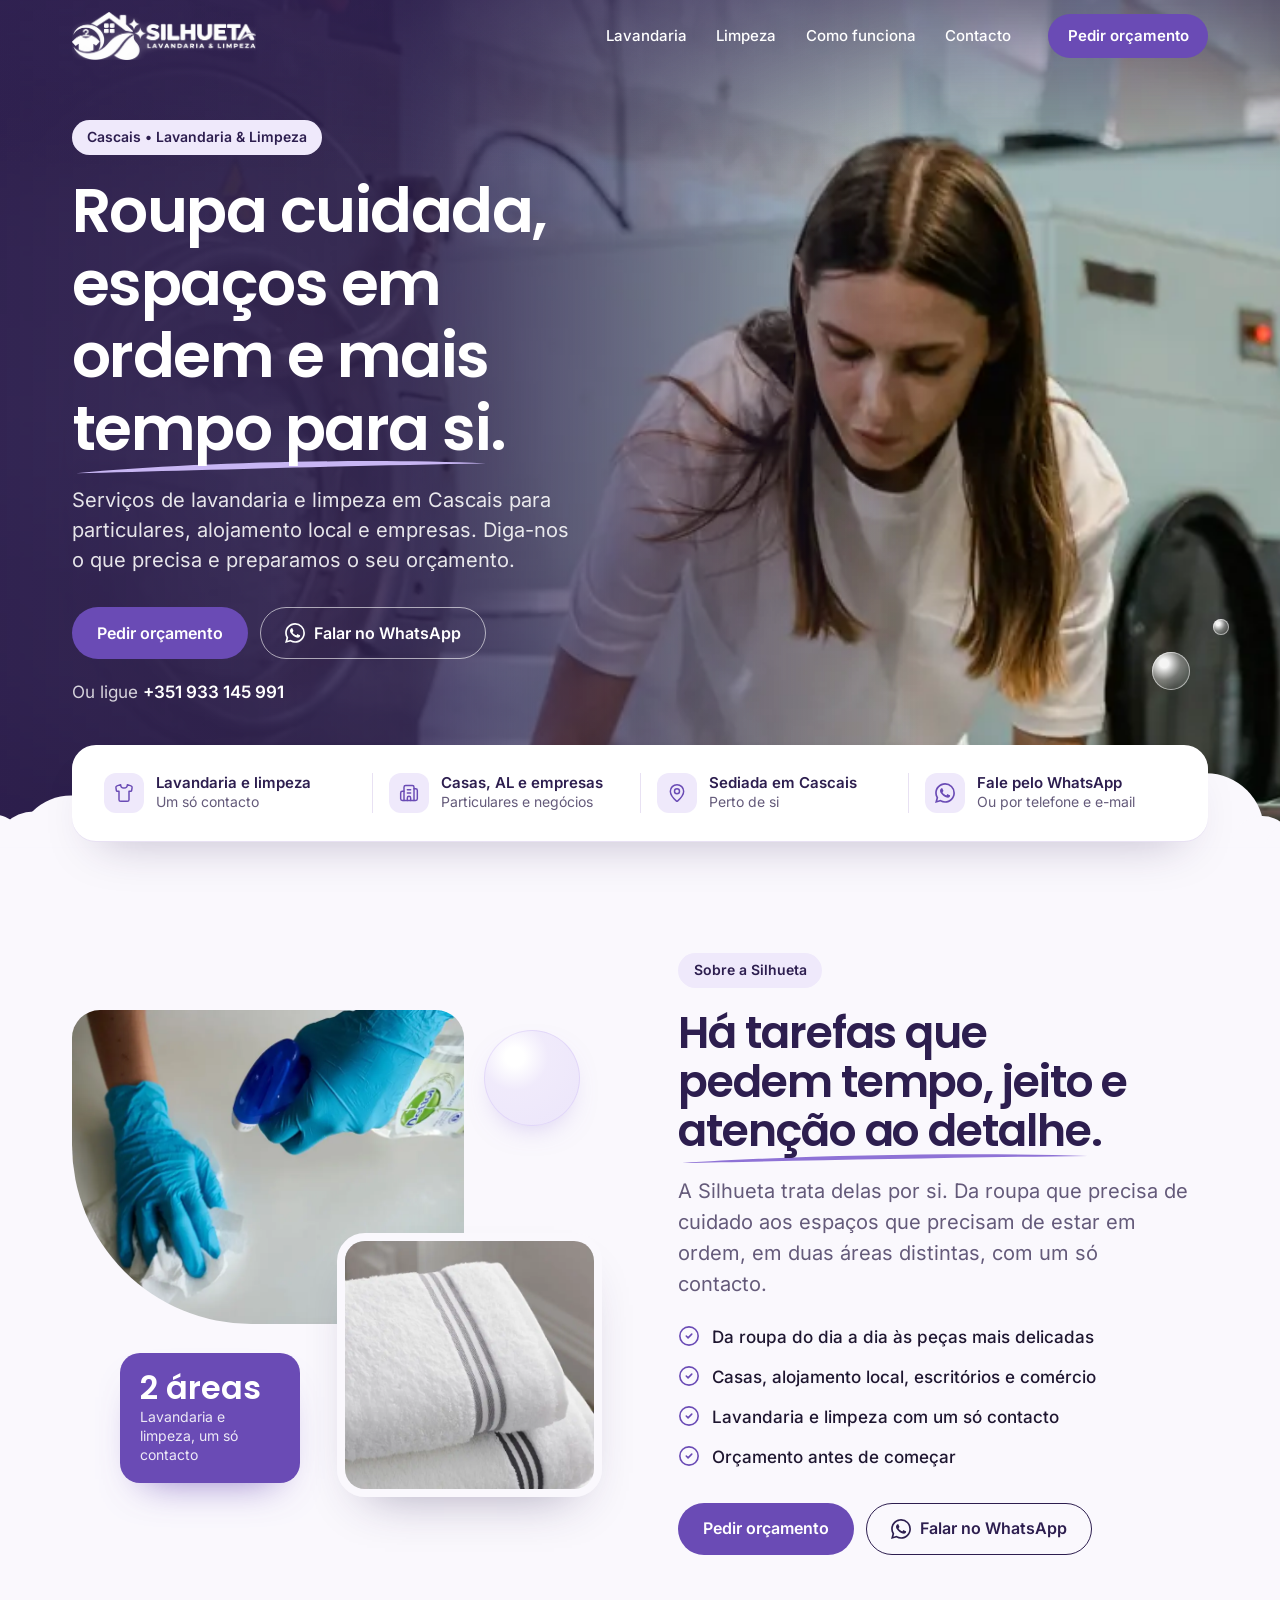
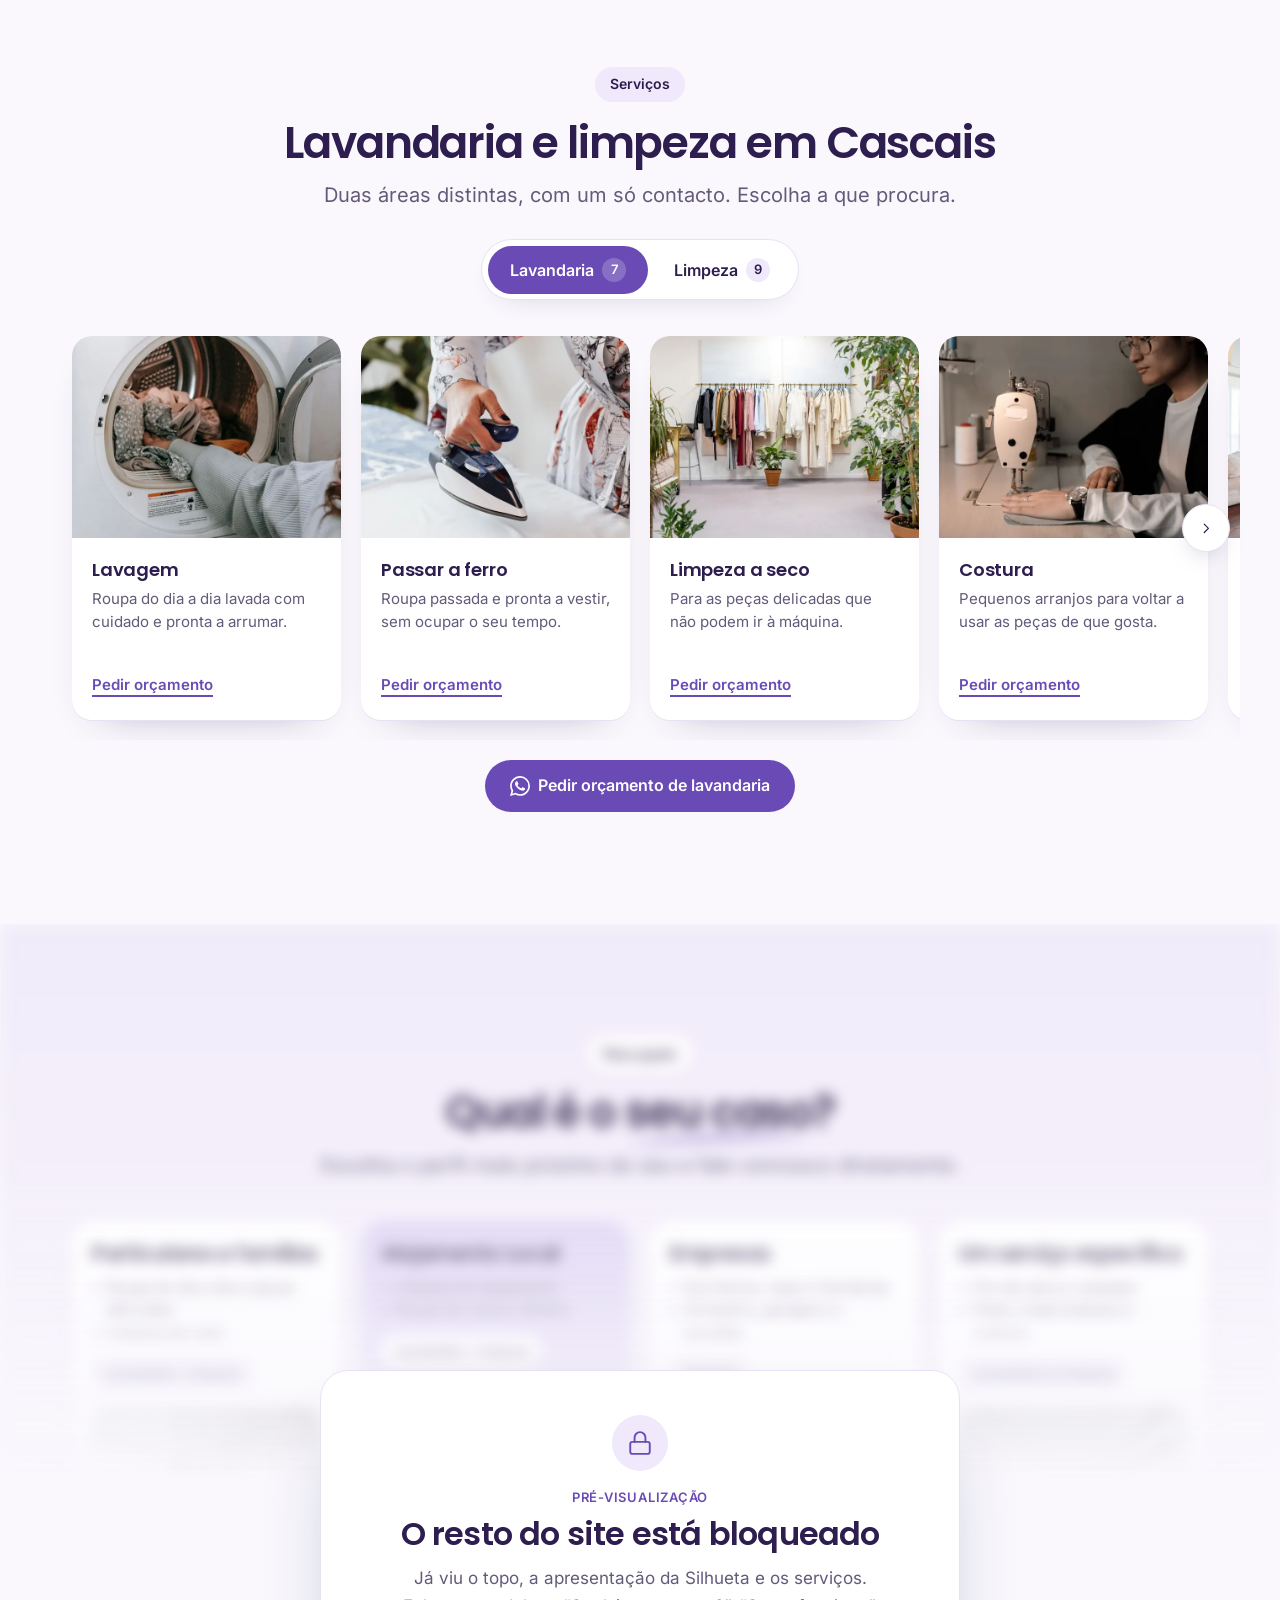
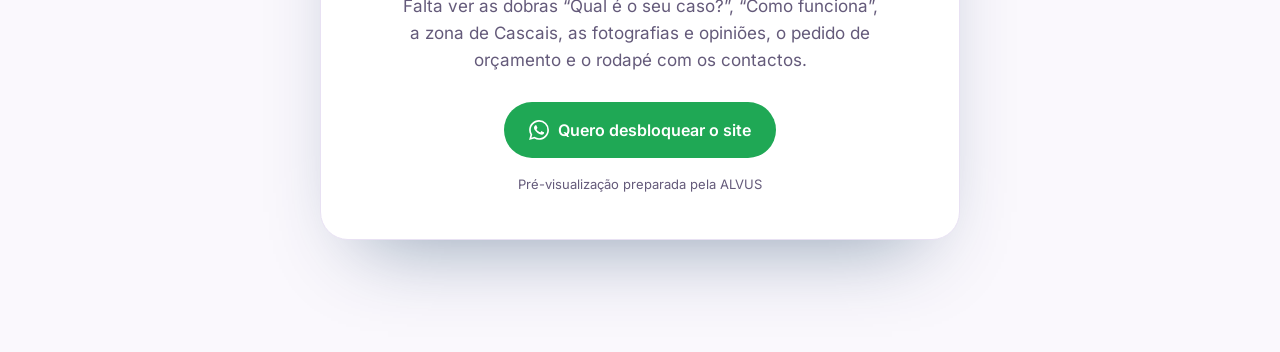
==== commit 600b5fc1: "Pré-visualização bloqueada + novo hero de lavandaria - Hero: foto de lavandaria profissional (azul e" ====
--- a/site-roxo/index.html
+++ b/site-roxo/index.html
@@ -14,7 +14,7 @@
   <meta property="og:description" content="Roupa cuidada, espaços em ordem e mais tempo para si. Lavandaria e limpeza em Cascais.">
   <meta property="og:image" content="assets/img/fotos/hero-desktop-1600.webp">
 
-  <link rel="icon" href="favicon.ico" sizes="32x32">
+  <linkMAX rel="icon" href="favicon.ico" sizes="32x32">
   <link rel="icon" href="assets/img/icon-32.png" type="image/png">
   <link rel="apple-touch-icon" href="assets/img/icon-180.png">
 
@@ -22,7 +22,7 @@
   <link rel="preload" href="assets/fonts/inter-latin.woff2" as="font" type="font/woff2" crossorigin>
   <link rel="preload" as="image" type="image/webp" href="assets/img/fotos/hero-mobile.webp" media="(max-width: 639px)">
   <link rel="preload" as="image" type="image/webp" imagesrcset="assets/img/fotos/hero-desktop-1600.webp 1600w, assets/img/fotos/hero-desktop-2400.webp 2400w" imagesizes="100vw" media="(min-width: 640px)">
-  <link rel="stylesheet" href="css/styles.css">
+  <link rel="stylesheet" href="css/styles.css?v=202609292238">
   <script>document.documentElement.classList.add('js')</script>
 
   <script type="application/ld+json">
@@ -88,6 +88,7 @@
     <symbol id="i-clipboard" viewBox="0 0 24 24"><rect width="8" height="4" x="8" y="2" rx="1" ry="1"/><path d="M16 4h2a2 2 0 0 1 2 2v14a2 2 0 0 1-2 2H6a2 2 0 0 1-2-2V6a2 2 0 0 1 2-2h2"/><path d="M12 11h4"/><path d="M12 16h4"/><path d="M8 11h.01"/><path d="M8 16h.01"/></symbol>
     <symbol id="i-file-check" viewBox="0 0 24 24"><path d="M6 22a2 2 0 0 1-2-2V4a2 2 0 0 1 2-2h8a2.4 2.4 0 0 1 1.704.706l3.588 3.588A2.4 2.4 0 0 1 20 8v12a2 2 0 0 1-2 2z"/><path d="M14 2v5a1 1 0 0 0 1 1h5"/><path d="m9 15 2 2 4-4"/></symbol>
     <symbol id="i-arrow-right" viewBox="0 0 24 24"><path d="M5 12h14"/><path d="m12 5 7 7-7 7"/></symbol>
+    <symbol id="i-lock" viewBox="0 0 24 24"><rect width="18" height="11" x="3" y="11" rx="2" ry="2"/><path d="M7 11V7a5 5 0 0 1 10 0v4"/></symbol>
     <symbol id="i-menu" viewBox="0 0 24 24"><path d="M4 5h16"/><path d="M4 12h16"/><path d="M4 19h16"/></symbol>
     <symbol id="i-x" viewBox="0 0 24 24"><path d="M18 6 6 18"/><path d="m6 6 12 12"/></symbol>
   </defs>
@@ -113,12 +114,12 @@
       <ul>
         <li><a href="#lavandaria">Lavandaria</a></li>
         <li><a href="#limpeza">Limpeza</a></li>
-        <li><a href="#como-funciona">Como funciona</a></li>
-        <li><a href="#contacto">Contacto</a></li>
+        <li><a href="#preview-unlock">Como funciona</a></li>
+        <li><a href="#preview-unlock">Contacto</a></li>
       </ul>
     </nav>
 
-    <a class="btn btn-primary btn-sm header-cta" href="#contacto" data-quote>Pedir orçamento</a>
+    <a class="btn btn-primary btn-sm header-cta" href="#preview-unlock">Pedir orçamento</a>
 
     <button class="menu-toggle" type="button" aria-expanded="false" aria-controls="menu">
       <svg class="ico ico-open" aria-hidden="true"><use href="#i-menu"/></svg>
@@ -135,7 +136,7 @@
     <!-- Foto provisória (Pexels): substituir por foto real mantendo nomes e proporções -->
     <picture class="hero-bg">
       <source media="(min-width: 640px)" srcset="assets/img/fotos/hero-desktop-1600.webp 1600w, assets/img/fotos/hero-desktop-2400.webp 2400w" sizes="100vw">
-      <img src="assets/img/fotos/hero-mobile.webp" width="900" height="1200" alt="Profissional a sorrir enquanto arruma a roupa de cama num quarto luminoso" fetchpriority="high">
+      <img src="assets/img/fotos/hero-mobile.webp" width="900" height="1200" alt="Profissional de lavandaria a preparar roupa branca junto às máquinas" fetchpriority="high">
     </picture>
 
     <div class="wrap hero-inner">
@@ -144,7 +145,7 @@
         <h1 id="hero-title">Roupa cuidada, espaços em ordem e mais <span class="mark">tempo para si</span>.</h1>
         <p class="lead">Serviços de lavandaria e limpeza em Cascais para particulares, alojamento local e empresas.<span class="lead-extra"> Diga-nos o que precisa e preparamos o seu orçamento.</span></p>
         <div class="actions">
-          <a class="btn btn-primary" href="#contacto" data-quote>Pedir orçamento</a>
+          <a class="btn btn-primary" href="#preview-unlock">Pedir orçamento</a>
           <a class="btn btn-outline-light" href="https://wa.me/351933145991?text=Ol%C3%A1!%20Gostaria%20de%20pedir%20um%20or%C3%A7amento." target="_blank" rel="noopener">
             <svg class="ico" aria-hidden="true"><use href="#i-whatsapp"/></svg>
             Falar no WhatsApp
@@ -211,7 +212,7 @@
           <li><svg class="ico" aria-hidden="true"><use href="#i-check"/></svg>Orçamento antes de começar</li>
         </ul>
         <div class="actions">
-          <a class="btn btn-primary" href="#contacto" data-quote>Pedir orçamento</a>
+          <a class="btn btn-primary" href="#preview-unlock">Pedir orçamento</a>
           <a class="btn btn-ghost" href="https://wa.me/351933145991?text=Ol%C3%A1!%20Gostaria%20de%20pedir%20um%20or%C3%A7amento." target="_blank" rel="noopener">
             <svg class="ico" aria-hidden="true"><use href="#i-whatsapp"/></svg>
             Falar no WhatsApp
@@ -402,6 +403,18 @@
       </div>
     </div>
   </section>
+
+  <!-- ======================================================================
+       PRÉ-VISUALIZAÇÃO BLOQUEADA — como desbloquear (3 passos):
+       1) apagar esta <div id="locked" ...> e a </div> que a fecha (logo antes de </main>);
+       2) apagar a secção <section class="preview-unlock" ...> ... </section>;
+       3) tirar o atributo hidden do <footer class="site-footer" hidden>.
+       Opcional: repor href="#contacto" e data-quote nos botões "Pedir orçamento"
+       e nos links "Como funciona"/"Contacto" do menu (procurar por #preview-unlock),
+       e apagar a secção "Pré-visualização bloqueada" no fim de css/styles.css.
+       O bloqueio é apenas visual: o conteúdo continua no código da página.
+       ====================================================================== -->
+  <div id="locked" inert aria-hidden="true">
 
   <!-- 06 — Para quem -->
   <section class="cases" aria-labelledby="cases-title" data-bubbles>
@@ -630,9 +643,30 @@
     </div>
   </section>
 
+  </div>
+
+  <!-- Cartão de desbloqueio (fora do #locked para não ficar desfocado) -->
+  <section class="preview-unlock" id="preview-unlock" aria-labelledby="pu-title">
+    <div class="wrap">
+      <div class="pu-card">
+        <span class="pu-icon" aria-hidden="true"><svg class="ico"><use href="#i-lock"/></svg></span>
+        <p class="pu-eyebrow">Pré-visualização</p>
+        <h2 id="pu-title">O resto do site está bloqueado</h2>
+        <p class="pu-text">Já viu o topo, a apresentação da Silhueta e os serviços. Falta ver as dobras
+          &ldquo;Qual é o seu caso?&rdquo;, &ldquo;Como funciona&rdquo;, a zona de Cascais, as fotografias e opiniões,
+          o pedido de orçamento e o rodapé com os contactos.</p>
+        <a class="btn pu-btn" href="https://api.whatsapp.com/send/?phone=351926066483&text=Ol%C3%A1%21%20Vi%20a%20pr%C3%A9-visualiza%C3%A7%C3%A3o%20do%20site%20da%20Silhueta%20e%20quero%20desbloquear%20o%20site%20completo.&type=phone_number&app_absent=0" target="_blank" rel="noopener">
+          <svg class="ico" aria-hidden="true"><use href="#i-whatsapp"/></svg>
+          Quero desbloquear o site
+        </a>
+        <p class="pu-sign">Pré-visualização preparada pela ALVUS</p>
+      </div>
+    </div>
+  </section>
+
 </main>
 
-<footer class="site-footer">
+<footer class="site-footer" hidden>
   <div class="wrap footer-grid">
     <div class="footer-brand">
       <picture>
@@ -768,6 +802,6 @@
   </div>
 </dialog>
 
-<script src="js/main.js" defer></script>
+<script src="js/main.js?v=202609292238" defer></script>
 </body>
 </html>
--- a/site-roxo/css/styles.css
+++ b/site-roxo/css/styles.css
@@ -1863,3 +1863,78 @@
   html { scroll-behavior: auto; }
   *, *::before, *::after { transition: none !important; animation: none !important; }
 }
+
+/* ---------- Pré-visualização bloqueada (remover ao desbloquear) ---------- */
+
+#locked {
+  max-height: 62vh;
+  overflow: hidden;
+  filter: blur(7px) saturate(.85);
+  opacity: .85;
+  pointer-events: none;
+  user-select: none;
+  -webkit-user-select: none;
+  -webkit-mask-image: linear-gradient(180deg, #000 0%, #000 45%, rgba(0, 0, 0, .35) 80%, transparent 100%);
+  mask-image: linear-gradient(180deg, #000 0%, #000 45%, rgba(0, 0, 0, .35) 80%, transparent 100%);
+}
+@media (max-width: 599px) {
+  #locked { max-height: 46vh; }
+}
+
+/* O botão flutuante e a barra fixa não competem com o botão de desbloqueio */
+body:has(#locked) .wa-float,
+body:has(#locked) .mobile-bar { display: none !important; }
+@media (max-width: 759px) {
+  body:has(#locked) { padding-bottom: 0; }
+}
+
+.preview-unlock {
+  position: relative;
+  z-index: 2;
+  margin-top: clamp(-7rem, -10vw, -4.5rem);
+  padding-bottom: var(--section);
+}
+.pu-card {
+  max-width: 640px;
+  margin-inline: auto;
+  padding: clamp(1.75rem, 1.2rem + 2vw, 2.75rem);
+  text-align: center;
+  background: var(--white);
+  border: 1px solid var(--line);
+  border-radius: var(--radius-lg);
+  box-shadow: 0 40px 80px -40px rgba(1, 44, 83, .45);
+}
+.pu-icon {
+  display: grid;
+  place-items: center;
+  width: 56px; height: 56px;
+  margin: 0 auto 1rem;
+  border-radius: 50%;
+  background: var(--light-blue);
+  color: var(--blue-ink);
+}
+.pu-icon .ico { width: 26px; height: 26px; }
+.pu-eyebrow {
+  margin-bottom: .5rem;
+  color: var(--blue-ink);
+  font-weight: 600;
+  font-size: .8125rem;
+  letter-spacing: .06em;
+  text-transform: uppercase;
+}
+.pu-card h2 { color: var(--navy); font-size: var(--step-2); }
+.pu-text {
+  max-width: 44ch;
+  margin: .85rem auto 1.75rem;
+  color: var(--muted);
+  line-height: 1.6;
+  text-wrap: pretty;
+}
+.pu-btn {
+  background: #1FA855;
+  color: var(--white);
+  min-height: 56px;
+}
+.pu-btn:hover { background: #17843F; }
+.pu-sign { margin-top: 1rem; color: var(--muted); font-size: .8125rem; }
+
